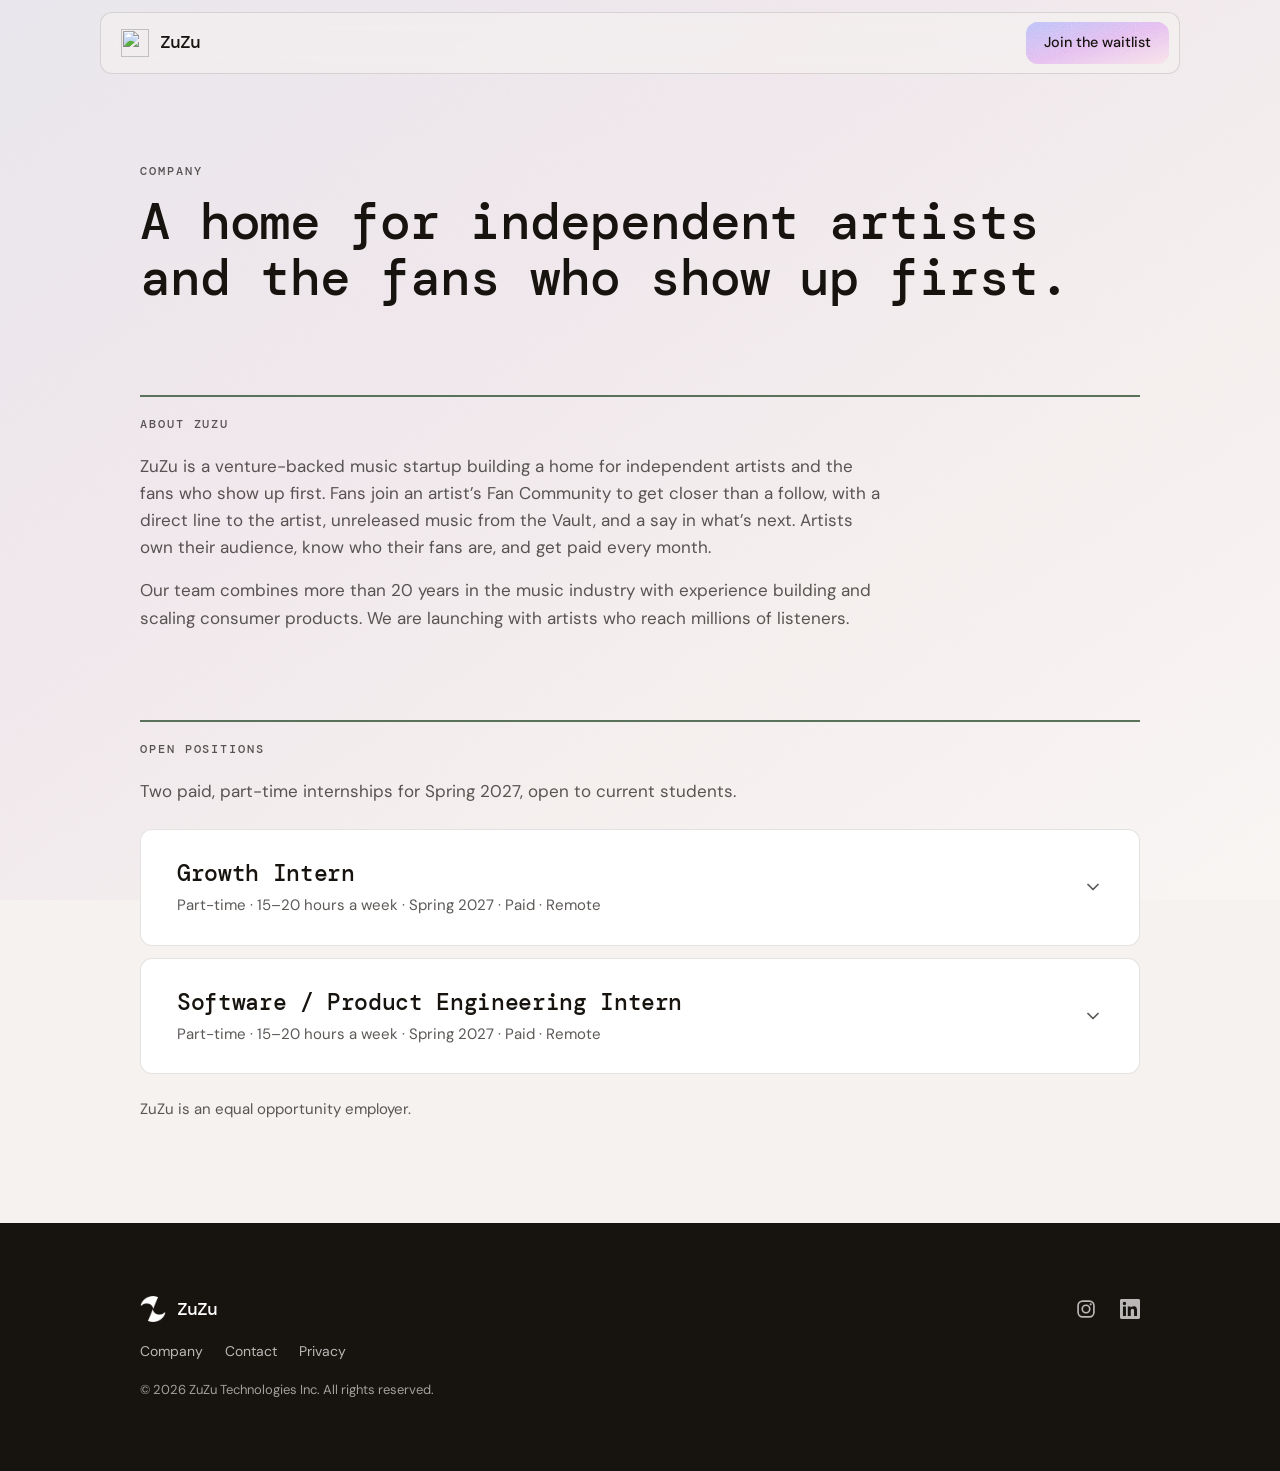
==== company/index.html @ 48fe6799 "Company: heading on two lines, role cards without the grey fill or browser triangle The whole card i" ====
<!DOCTYPE html>
<html lang="en" data-theme="light">
<head>
  <meta charset="UTF-8" />
  <meta name="viewport" content="width=device-width, initial-scale=1.0" />
  <meta name="robots" content="noindex, nofollow" /><!-- pre-MVP: remove at real launch, with the home page's -->
  <title>Company · ZuZu</title>
  <meta name="description" content="ZuZu is building a home for independent artists and the fans who show up first. Read about the company and see our open positions." />
  <link rel="canonical" href="https://zuzu.music/company/" />

  <!-- Open Graph / social -->
  <meta property="og:type" content="website" />
  <meta property="og:title" content="Company · ZuZu" />
  <meta property="og:description" content="ZuZu is building a home for independent artists and the fans who show up first. Read about the company and see our open positions." />
  <meta property="og:image" content="https://zuzu.music/assets/zuzu-share.jpg" />
  <meta property="og:image:alt" content="ZuZu — the relationship infrastructure for artists and their fans" />
  <meta property="og:url" content="https://zuzu.music/company/" />
  <meta name="twitter:card" content="summary_large_image" />
  <meta name="twitter:title" content="Company · ZuZu" />
  <meta name="twitter:description" content="ZuZu is building a home for independent artists and the fans who show up first. Read about the company and see our open positions." />
  <meta name="twitter:image" content="https://zuzu.music/assets/zuzu-share.jpg" />

  <link rel="icon" type="image/png" sizes="64x64" href="/assets/favicon-64.png?v=2" />
  <link rel="icon" type="image/png" sizes="32x32" href="/assets/favicon-32.png?v=2" />
  <link rel="apple-touch-icon" href="/assets/apple-touch-icon.png?v=2" />
  <meta name="theme-color" content="#F6F2F0" />
  <link rel="preconnect" href="https://fonts.googleapis.com" />
  <link rel="preconnect" href="https://fonts.gstatic.com" crossorigin />
  <link href="https://fonts.googleapis.com/css2?family=DM+Mono:wght@300;400;500&family=DM+Sans:opsz,wght@9..40,400;9..40,500&display=swap" rel="stylesheet" />
  <link rel="stylesheet" href="/styles.css?v=202611170650" />
</head>
<body data-role="fan">
  <a class="skip-link" href="#main">Skip to content</a>
  <div class="atmosphere" aria-hidden="true"><div class="grain"></div></div>

  <header class="topbar">
    <div class="topbar__inner">
      <a class="brand" href="/" aria-label="ZuZu home">
        <img class="brand__mark" src="/assets/zuzu-mark.png" alt="" width="28" height="28" />
        <span class="brand__word">ZuZu</span>
      </a>
      <div class="topbar__right">
        <a class="btn topbar__cta" href="/#waitlist">Join the waitlist</a>
      </div>
    </div>
  </header>

  <main id="main" class="company">
    <section class="wrap company__hero">
      <p class="label">Company</p>
      <h1>A home for independent artists and the fans who show up first.</h1>
    </section>

    <section class="wrap company__section" aria-labelledby="about-title">
      <h2 class="label company__label" id="about-title">About ZuZu</h2>
      <div class="company__about">
        <p>ZuZu is a venture-backed music startup building a home for independent artists and the fans who show up first. Fans join an artist’s Fan Community to get closer than a follow, with a direct line to the artist, unreleased music from the Vault, and a say in what’s next. Artists own their audience, know who their fans are, and get paid every month.</p>
        <p>Our team combines more than 20 years in the music industry with experience building and scaling consumer products. We are launching with artists who reach millions of listeners.</p>
      </div>
    </section>

    <!--
      OPEN POSITIONS
      Each role is one <details class="role"> block below, between its
      ROLE START and ROLE END comments. Copy a block to add a role, edit it in
      place, or delete it to remove the role. The id is the link to the role
      (/company/#the-id) and must be unique.
      With no role blocks left, the intro and equal opportunity lines hide and
      the section reads "No open positions right now." (styles.css, .roles).

      Application address: admin@zuzu.music. Static HTML has no single place to
      keep it, so it appears twice in each role (the Apply by email link and the
      How to apply line). To change it, find and replace admin@zuzu.music in
      this file only. The footer's Contact link is separate.
    -->
    <section class="wrap company__section roles" aria-labelledby="roles-title">
      <h2 class="label company__label" id="roles-title">Open positions</h2>
      <p class="roles__intro">Two paid, part-time internships for Spring 2027, open to current students.</p>
      <p class="roles__none">No open positions right now.</p>

      <div class="roles__list">

        <!-- ROLE START · Growth Intern -->
        <details class="role" id="growth-intern">
          <summary class="role__summary">
            <h3 class="role__title">Growth Intern</h3>
            <span class="role__meta">Part-time · 15–20 hours a week · Spring 2027 · Paid · Remote</span>
          </summary>
          <div class="role__body">
            <dl class="role__facts">
              <div class="role__fact"><dt>Hours</dt><dd class="role__value">15–20</dd><dd class="role__note">hours a week, part-time</dd></div>
              <div class="role__fact"><dt>Term</dt><dd class="role__value">Spring 2027</dd><dd class="role__note">with the option to extend</dd></div>
              <div class="role__fact"><dt>Pay</dt><dd class="role__value">Paid</dd></div>
              <div class="role__fact"><dt>Location</dt><dd class="role__value">Remote</dd><dd class="role__note">with occasional meetings in Los Angeles</dd></div>
            </dl>

            <p class="role__intro">ZuZu is hiring a Growth Intern to join our growth team ahead of launch. You will report to our Head of Growth and take real responsibility for artist acquisition, onboarding, and content.</p>

            <div class="role__pair">
              <div>
                <h4 class="label">Responsibilities</h4>
                <ul class="role__list">
                  <li>Research and qualify artists who are a strong fit for ZuZu, and maintain an accurate outreach pipeline.</li>
                  <li>Write and send outreach to artists and their teams, follow up, and schedule onboarding calls.</li>
                  <li>Support artists through onboarding, from setting up their Fan Community to preparing their launch.</li>
                  <li>Plan, produce, and publish short-form content for ZuZu’s social channels.</li>
                  <li>Track outreach, sign-up, and engagement metrics, and present a weekly summary with recommendations.</li>
                  <li>Assist with artist events and campus activations.</li>
                </ul>
              </div>
              <div>
                <h4 class="label">Qualifications</h4>
                <ul class="role__list">
                  <li>Currently enrolled as an undergraduate or graduate student, in any major.</li>
                  <li>Available 15–20 hours a week for the full semester, and able to attend occasional in-person meetings in Los Angeles.</li>
                  <li>Strong written communication. You can write a concise, professional message to someone you have never met.</li>
                  <li>Organized and dependable. You manage your own task list and meet deadlines without reminders.</li>
                  <li>Working knowledge of spreadsheets (Google Sheets or Excel).</li>
                  <li>Fluent in Instagram and TikTok, and in how artists use them.</li>
                  <li>Demonstrated interest in the music industry through coursework, work, or your own projects.</li>
                </ul>
              </div>
            </div>

            <div class="role__pair">
              <div>
                <h4 class="label">Preferred</h4>
                <ul class="role__list">
                  <li>Prior internship or work experience in marketing, artist management, A&amp;R, a label, or a startup.</li>
                  <li>Experience growing a social account, community, or event, with numbers you can share.</li>
                  <li>Short-form video editing skills (CapCut or similar).</li>
                  <li>An existing network among artists, managers, or student music organizations.</li>
                </ul>
              </div>
              <div>
                <h4 class="label">What we offer</h4>
                <ul class="role__list">
                  <li>Paid, part-time work with hours scheduled around your classes.</li>
                  <li>Direct mentorship from our founders and Head of Growth, who bring more than 20 years of music industry experience.</li>
                  <li>Measurable results you can point to, including artists you signed, content you made, and numbers you moved.</li>
                  <li>Consideration for an extended or larger role after the semester.</li>
                </ul>
              </div>
            </div>

            <div class="role__apply">
              <h4 class="label">How to apply</h4>
              <p>Email admin@zuzu.music with the subject line “Growth Intern”. Include your resume, links to any relevant work (accounts, content, or projects), and a short paragraph on one artist you would bring to ZuZu and why. Applications are reviewed on a rolling basis; selected candidates will have two short interviews.</p>
              <a class="btn role__cta" href="mailto:admin@zuzu.music?subject=Growth%20Intern">Apply by email</a>
            </div>
          </div>
        </details>
        <!-- ROLE END · Growth Intern -->

        <!-- ROLE START · Software / Product Engineering Intern -->
        <details class="role" id="engineering-intern">
          <summary class="role__summary">
            <h3 class="role__title">Software / Product Engineering Intern</h3>
            <span class="role__meta">Part-time · 15–20 hours a week · Spring 2027 · Paid · Remote</span>
          </summary>
          <div class="role__body">
            <dl class="role__facts">
              <div class="role__fact"><dt>Hours</dt><dd class="role__value">15–20</dd><dd class="role__note">hours a week, part-time</dd></div>
              <div class="role__fact"><dt>Term</dt><dd class="role__value">Spring 2027</dd><dd class="role__note">with the option to extend</dd></div>
              <div class="role__fact"><dt>Pay</dt><dd class="role__value">Paid</dd></div>
              <div class="role__fact"><dt>Location</dt><dd class="role__value">Remote</dd><dd class="role__note">with occasional meetings in Los Angeles</dd></div>
            </dl>

            <p class="role__intro">ZuZu is hiring a Software / Product Engineering Intern to join our product team ahead of launch. You will report to our Head of Product and ship production features across our mobile and web apps.</p>

            <div class="role__pair">
              <div>
                <h4 class="label">Responsibilities</h4>
                <ul class="role__list">
                  <li>Build and ship features in our React Native mobile app (iOS and Android) and our web app, from design spec to release.</li>
                  <li>Implement front-end screens from Figma designs to a high standard of polish.</li>
                  <li>Work across the stack, including database schema, APIs, authentication, and third-party integrations.</li>
                  <li>Diagnose and fix bugs, and improve performance and reliability ahead of launch.</li>
                  <li>Write tests, take part in code review, and document what you build.</li>
                  <li>Join product discussions and help scope what we build next.</li>
                </ul>
              </div>
              <div>
                <h4 class="label">Qualifications</h4>
                <ul class="role__list">
                  <li>Currently enrolled as an undergraduate or graduate student, in computer science, engineering, or a related program.</li>
                  <li>Available 15–20 hours a week for the full semester, and able to attend occasional in-person meetings in Los Angeles.</li>
                  <li>Proficient in TypeScript or JavaScript, with project experience in React or React Native.</li>
                  <li>Working knowledge of relational databases and SQL, and of building against REST APIs.</li>
                  <li>Comfortable with Git and a pull-request workflow.</li>
                  <li>At least one substantial project you built and shipped, with code or a live product we can review.</li>
                  <li>Effective with AI coding tools, and rigorous about reviewing and testing their output.</li>
                </ul>
              </div>
            </div>

            <div class="role__pair">
              <div>
                <h4 class="label">Preferred</h4>
                <ul class="role__list">
                  <li>A mobile app published to the App Store or Google Play.</li>
                  <li>Experience with Expo, Postgres, authentication, payments, or real-time features.</li>
                  <li>Prior software internship or startup experience.</li>
                  <li>An eye for design, and comfort working from Figma.</li>
                  <li>Interest in music and the creator economy.</li>
                </ul>
              </div>
              <div>
                <h4 class="label">What we offer</h4>
                <ul class="role__list">
                  <li>Paid, part-time work with hours scheduled around your classes.</li>
                  <li>Direct mentorship from our founders, including our Head of Product, who bring more than 20 years of music industry experience.</li>
                  <li>Production code used by real artists and fans, and features you own end to end.</li>
                  <li>Consideration for an extended or larger role after the semester.</li>
                </ul>
              </div>
            </div>

            <div class="role__apply">
              <h4 class="label">How to apply</h4>
              <p>Email admin@zuzu.music with the subject line “Product Engineering Intern”. Include your resume, your GitHub or portfolio, and a link to one project you are proud of with a few sentences on what you built and the hardest problem you solved. Applications are reviewed on a rolling basis; selected candidates will have a short technical conversation and a founder interview.</p>
              <a class="btn role__cta" href="mailto:admin@zuzu.music?subject=Product%20Engineering%20Intern">Apply by email</a>
            </div>
          </div>
        </details>
        <!-- ROLE END · Software / Product Engineering Intern -->

      </div>

      <p class="roles__eeo">ZuZu is an equal opportunity employer.</p>
    </section>
  </main>

  <footer class="footer">
    <div class="wrap footer__inner">
      <div class="footer__brand">
        <img class="footer__mark" src="/assets/zuzu-mark-white.png" alt="" width="26" height="26" />
        <span>ZuZu</span>
      </div>
      <!-- Icons at the right. Instagram follows the role: @zuzuforfans on the fan
           view, @zuzuforartists on the artist view (r-fan / r-artist). -->
      <nav class="footer__social" aria-label="ZuZu elsewhere">
        <a class="r-fan" href="https://www.instagram.com/zuzuforfans/" target="_blank" rel="noopener" aria-label="ZuZu on Instagram"><svg class="footer__icon" viewBox="0 0 24 24" aria-hidden="true" focusable="false"><rect x="2.5" y="2.5" width="19" height="19" rx="5.5" fill="none" stroke="currentColor" stroke-width="2"/><circle cx="12" cy="12" r="4.5" fill="none" stroke="currentColor" stroke-width="2"/><circle cx="17.6" cy="6.4" r="1.3" fill="currentColor"/></svg></a>
        <a class="r-artist" href="https://www.instagram.com/zuzuforartists/" target="_blank" rel="noopener" aria-label="ZuZu on Instagram"><svg class="footer__icon" viewBox="0 0 24 24" aria-hidden="true" focusable="false"><rect x="2.5" y="2.5" width="19" height="19" rx="5.5" fill="none" stroke="currentColor" stroke-width="2"/><circle cx="12" cy="12" r="4.5" fill="none" stroke="currentColor" stroke-width="2"/><circle cx="17.6" cy="6.4" r="1.3" fill="currentColor"/></svg></a>
        <a href="https://www.linkedin.com/company/zuzuapp/" target="_blank" rel="noopener" aria-label="ZuZu on LinkedIn"><svg class="footer__icon" viewBox="0 0 24 24" aria-hidden="true" focusable="false"><path fill="currentColor" d="M20.447 20.452h-3.554v-5.569c0-1.328-.027-3.037-1.852-3.037-1.853 0-2.136 1.445-2.136 2.939v5.667H9.351V9h3.414v1.561h.046c.477-.9 1.637-1.85 3.37-1.85 3.601 0 4.267 2.37 4.267 5.455v6.286zM5.337 7.433a2.062 2.062 0 1 1 0-4.125 2.062 2.062 0 0 1 0 4.125zm1.782 13.019H3.555V9h3.564v11.452zM22.225 0H1.771C.792 0 0 .774 0 1.729v20.542C0 23.227.792 24 1.771 24h20.451C23.2 24 24 23.227 24 22.271V1.729C24 .774 23.2 0 22.225 0z"/></svg></a>
      </nav>
      <nav class="footer__links" aria-label="Footer">
        <a href="/company/" aria-current="page"><span>Company</span></a>
        <a href="mailto:admin@zuzu.music"><span>Contact</span></a>
        <a href="/privacy/"><span>Privacy</span></a>
      </nav>
      <p class="footer__legal">© 2026 ZuZu Technologies Inc. All rights reserved.</p>
    </div>
  </footer>

  <!-- The only script on this page: opens the role named in the address
       (/company/#growth-intern) and brings it into view, and keeps a mouse
       click from leaving the keyboard ring on a role. All copy is above. -->
  <script>
    (function () {
      function openFromHash() {
        var id = location.hash.slice(1);
        var role = id && document.getElementById(decodeURIComponent(id));
        if (!role || role.tagName !== "DETAILS") return;
        role.open = true;
        role.scrollIntoView({ block: "start" });
      }
      openFromHash();
      window.addEventListener("hashchange", openFromHash);
      document.querySelectorAll(".role__summary").forEach(function (s) {
        s.addEventListener("mousedown", function (e) { e.preventDefault(); });
      });
    })();
  </script>
</body>
</html>
---- styles.css ----
/* =========================================================
   ZuZu — waitlist landing · Brand Guide V1.3
   Layout: a full-strength gradient cover, then a Paper page that tells one
   song's story from Rand Bellar's community (a sticky screen that follows
   the text on wide viewports, inline screens on phones), the six promises
   as a table, FAQ, and one highlighted join card.
   Type: DM Mono for display, titles, labels and numbers; DM Sans for body,
   captions and buttons. Nothing heavier than Medium, no italics.
   ========================================================= */

:root {
  /* Palette — V1.3 p16 */
  --ink:    #17130F;
  --paper:  #F6F2F0;
  --peri:   #BDC1DE;
  --lilac:  #D7C3DD;
  --blush:  #F1E5E8;
  --sage:   #5B725A;

  /* Mode tokens (light = fan view) */
  --surface:  var(--paper);
  --fg:       var(--ink);
  --fg-70:    color-mix(in srgb, var(--ink) 70%, transparent);
  --fg-60:    color-mix(in srgb, var(--ink) 70%, transparent);  /* on a gradient the floor is 70 (p21) */
  --label:    color-mix(in srgb, var(--ink) 70%, transparent);  /* Sage labels sit on Paper and White only; on a gradient, Ink at 70 */
  --wash:     .25;                                               /* p18: the hero gradient at 25% over its surface */
  --grain:    url("data:image/svg+xml,%3Csvg xmlns='http://www.w3.org/2000/svg' width='64' height='64'%3E%3Cfilter id='n'%3E%3CfeTurbulence type='fractalNoise' baseFrequency='0.85' numOctaves='2' stitchTiles='stitch'/%3E%3CfeColorMatrix type='saturate' values='0'/%3E%3C/filter%3E%3Crect width='100%25' height='100%25' filter='url(%23n)'/%3E%3C/svg%3E");  /* the grain tile the app uses, 64px, overlay */
  --hairline: color-mix(in srgb, var(--ink) 12%, transparent);  /* 1px hairlines */
  --outline:  color-mix(in srgb, var(--ink) 50%, transparent);  /* secondary buttons */
  --rest:     color-mix(in srgb, var(--ink) 8%, transparent);   /* at-rest fills */
  --card:     #FFFFFF;
  --hero-grad: linear-gradient(to bottom right, #BDC1DE 0%, #D7C3DD 33%, #F1E5E8 67%, #FFFFFF 100%);
  --btn-grad:  linear-gradient(to bottom right, #B7BEF8, #E3BAEF, #F9E2E8);
  --btn-fg:   var(--ink);
  --ring-solid: #E3BAEF;
  --ok:       #2F6B45;
  --err:      #B8261C;
  --shadow:   0 28px 60px -36px rgba(23, 19, 15, .42);
  --topbar-bg:       rgba(246, 242, 240, .55);
  --topbar-bg-stuck: rgba(246, 242, 240, .8);

  --mono: "DM Mono", ui-monospace, "SFMono-Regular", Menlo, monospace;
  --sans: "DM Sans", system-ui, -apple-system, "Segoe UI", sans-serif;
  --radius:   12px;
  --maxw:     1080px;
  --gutter:   clamp(20px, 5vw, 40px);
  --topbar-h: 84px;
  --ease:     cubic-bezier(.2, .7, .2, 1);
}

/* Night (artist view) */
:root[data-theme="dark"] {
  --surface:  var(--ink);
  --fg:       #FFFFFF;
  --fg-70:    rgba(255, 255, 255, .7);
  --fg-60:    rgba(255, 255, 255, .7);
  --label:    rgba(255, 255, 255, .7);
  --hairline: rgba(255, 255, 255, .12);
  --outline:  rgba(255, 255, 255, .5);
  --rest:     rgba(255, 255, 255, .08);
  --card:     rgba(255, 255, 255, .08);
  --hero-grad: linear-gradient(to bottom right, #17130F 0%, #2B1B1C 33%, #3A2A20 67%, #303429 100%);
  --btn-grad:  linear-gradient(to bottom right, #7B4348, #8E5732, #696D61);
  --btn-fg:   #FFFFFF;
  --ring-solid: #8E5732;
  --ok:       #9FD9B4;
  --err:      #F29A91;
  --shadow:   0 28px 60px -30px rgba(0, 0, 0, .75);
  --topbar-bg:       rgba(23, 19, 15, .5);
  --topbar-bg-stuck: rgba(23, 19, 15, .78);
}

/* ---------- Base ---------- */
*, *::before, *::after { box-sizing: border-box; }

html {
  background: var(--surface);
  scroll-behavior: smooth;
  overscroll-behavior-y: none;
}
body {
  margin: 0;
  background: transparent;              /* the fixed atmosphere shows through */
  color: var(--fg);
  font-family: var(--sans);
  font-size: clamp(16px, .9vw + 12px, 17px);
  line-height: 1.5;
  -webkit-font-smoothing: antialiased;
  text-rendering: optimizeLegibility;
  overflow-x: hidden;
}
strong, em { font-weight: 500; font-style: normal; }   /* emphasis is Medium, never Bold or Italic */
h1, h2, h3 { text-wrap: balance; }
img { max-width: 100%; }
:focus-visible { outline: 2px solid var(--fg); outline-offset: 3px; border-radius: 4px; }

.wrap { max-width: var(--maxw); margin-inline: auto; padding-inline: var(--gutter); }
main { overflow-x: clip; }
.section { padding-block: clamp(56px, 8vw, 112px); }
#how, #waitlist, #story { scroll-margin-top: calc(var(--topbar-h) + 8px); }

/* Skip link — visually hidden until focused. */
.skip-link {
  position: absolute; left: 12px; top: -52px; z-index: 100;
  background: var(--fg); color: var(--surface);
  font-family: var(--mono); font-size: .8rem;
  padding: 9px 16px; border-radius: var(--radius); text-decoration: none;
  transition: top .2s var(--ease);
}
.skip-link:focus { top: 12px; outline: 2px solid var(--surface); outline-offset: 2px; }

/* ---------- Atmosphere: the UI background, as the guide builds it (V1.3 p18 · 04) ----------
   The mode's hero gradient at 25% over its surface, drawn corner to corner:
   ZuZu over Paper, Night over Ink. Grain at 25%: the one grain tile, overlay
   blend, tiled at 64px. Nothing else. It is the same recipe, stop for stop,
   as bg-wash in the app. Pinned to the viewport so the screen you are on
   always carries the whole sweep; one fixed layer, composited once. */
.atmosphere {
  position: fixed; inset: 0; z-index: -1;
  pointer-events: none;
  isolation: isolate;
  background: var(--surface);
}
.atmosphere::before {
  content: ""; position: absolute; inset: 0;
  background-image: var(--hero-grad);
  opacity: var(--wash);
}
.grain {
  position: absolute; inset: 0;
  background-image: var(--grain);
  background-size: 64px 64px;
  mix-blend-mode: overlay;
  opacity: .25;
}

/* ---------- Type roles ---------- */
.label {
  font-family: var(--mono);
  font-weight: 500;
  font-size: .75rem;
  letter-spacing: .16em;
  text-transform: uppercase;
  color: var(--label);
  margin: 0 0 14px;
}
.section-title {
  font-family: var(--mono);
  font-weight: 500;
  font-size: clamp(1.55rem, 3vw, 2.4rem);
  line-height: 1.15;
  letter-spacing: -.02em;
  margin: 0 0 16px;
  max-width: 24ch;
}
.lead {
  font-size: clamp(1.05rem, 1.2vw, 1.2rem);
  line-height: 1.45;
  color: var(--fg-70);
  max-width: 52ch;
  margin: 0;
}
.lead strong { color: var(--fg); }

/* ---------- Sticky top bar ---------- */
.topbar {
  position: sticky; top: 0; z-index: 50;
  padding: 12px clamp(12px, 3vw, 24px) 0;
}
.topbar__inner {
  max-width: var(--maxw);
  margin: 0 auto;
  padding: 9px 10px 9px 20px;
  display: flex; align-items: center; justify-content: space-between; gap: 16px;
  background: var(--topbar-bg);
  /* The one backdrop-filter on the page; small radius, no saturate(). */
  backdrop-filter: blur(10px);
  -webkit-backdrop-filter: blur(10px);
  border: 1px solid var(--hairline);
  border-radius: var(--radius);
  transition: background .3s var(--ease);
}
.topbar.is-stuck .topbar__inner { background: var(--topbar-bg-stuck); }

.brand { position: relative; display: inline-flex; align-items: center; gap: 11px; text-decoration: none; color: var(--fg); }
.brand::after { content: ""; position: absolute; inset: -8px -10px; }   /* 44px touch target without growing the bar */
.brand__mark { width: 28px; height: 28px; }
:root[data-theme="dark"] .brand__mark { filter: invert(1); }
.brand__word { font-family: var(--mono); font-weight: 500; font-size: 1.15rem; letter-spacing: -.05em; }

.topbar__right { display: flex; align-items: center; gap: 12px; }

/* Tertiary: plain text. */
.rolelink {
  border: 0; background: transparent;
  font-family: var(--sans); font-size: .875rem;
  color: var(--fg-70);
  cursor: pointer;
  padding: 10px 6px;
  text-decoration: underline; text-underline-offset: 3px;
  text-decoration-color: var(--outline);
}
.rolelink:hover { color: var(--fg); }

/* Secondary: 1.5px outline at 50%, no fill. */
.btn-secondary {
  display: inline-flex; align-items: center; justify-content: center;
  font-family: var(--sans); font-weight: 500; font-size: .9rem;
  color: var(--fg);
  background: transparent;
  border: 1.5px solid var(--outline);
  border-radius: var(--radius);
  padding: 9px 18px;
  min-height: 42px;
  text-decoration: none;
  cursor: pointer;
  transition: border-color .2s var(--ease), background .2s var(--ease);
}
.btn-secondary:hover { border-color: var(--fg); background: var(--rest); }

/* The header's Join the waitlist is a Primary: the .btn recipe, at the
   header's size. */
.btn.topbar__cta {
  display: inline-flex; align-items: center; justify-content: center;
  min-height: 42px;
  padding: 9px 18px;
  font-size: .9rem;
  text-decoration: none;
}

/* ---------- Hero: the cover ----------
   Owns the first screen (svh so phone chrome doesn't push the form off), content
   vertically centred. Full-strength mode gradient, dissolving into the page. */
.hero {
  position: relative;
  z-index: 0;
  min-height: calc(100vh - var(--topbar-h));
  min-height: calc(100svh - var(--topbar-h));
  display: flex; align-items: center;
  padding-block: clamp(40px, 6vw, 80px);
}
.hero__grid {
  width: 100%;
  display: grid;
  grid-template-columns: minmax(0, 1fr);
  gap: clamp(32px, 5vw, 72px);
  align-items: center;
}
.eyebrow {
  font-family: var(--mono);
  font-weight: 500;
  font-size: .75rem;
  letter-spacing: .16em;
  text-transform: uppercase;
  color: var(--fg-70);                  /* on gradients, labels are Ink at 70% */
  margin: 0 0 22px;
}
.hero__title {
  font-family: var(--mono);
  font-weight: 500;
  font-size: clamp(2rem, 4.6vw, 3.6rem);
  line-height: 1.08;
  letter-spacing: -.02em;
  margin: 0 0 24px;
  display: grid;                         /* variants overlap in one cell: no shift on toggle */
}
.hero__title > span { grid-area: 1 / 1; }
.hero__ledes { display: grid; margin: 0 0 32px; }
.hero__lede {
  grid-area: 1 / 1;
  max-width: 44ch;
  font-size: clamp(1.05rem, 1.3vw, 1.2rem);
  line-height: 1.45;
  color: var(--fg-70);
  margin: 0;
}
.hero__lede strong { color: var(--fg); }

.hero__visual { margin: 0; }

/* Product screenshots (V1.3 p21): hairline, radius 12, soft shadow, no device frame. */
.shot {
  display: block;
  width: 100%;
  height: auto;
  border-radius: var(--radius);
  border: 1px solid var(--hairline);
  box-shadow: var(--shadow);
  background: var(--card);
}
/* Whole phone screens take the phone's own screen corner instead (Antonis,
   2026-11-16): about 62pt on a 402 by 874pt screen, measured from the
   simulator's screen mask, so 15.5% of the width and 7.1% of the height
   keeps it a true circle at any size. Still no device frame. Studio windows
   and everything else keep the guide's 12. */
.hero__shot, .beat__shot, .stage__shot { border-radius: 15.5% / 7.1%; }

/* Phones: headline, lede, then the form and its price line, so all of it is
   in the first view (390x844 inside Instagram's browser), then both screens
   (the same pair as on wide screens, scaled to the phone). The copy wrapper
   steps out of the way (display: contents) so the four can be ordered. */
@media (max-width: 899px) {
  .hero { min-height: 0; align-items: flex-start; }
  .hero__grid { grid-template-columns: minmax(0, 1fr); row-gap: 0; }
  .hero__copy { display: contents; }
  .hero .eyebrow, .hero__title, .hero__ledes { order: 1; }
  .hero .waitlist-form { order: 2; width: 100%; }
  .hero__visual {
    order: 3;
    --w: min(200px, 46vw);
    position: relative;
    justify-self: center;
    width: calc(var(--w) * 1.66);
    height: calc(var(--w) * 2.174 + 40px);
    margin: 36px 0 0;
  }
  .hero__shot { position: absolute; width: var(--w); height: auto; }
  .hero__shot--back  { left: 0; top: 0; }
  .hero__shot--front { left: calc(var(--w) * .66); top: 40px; }
}
/* Wide: two whole screens, one size. The direct line in front; the artist's
   profile behind it, showing the two thirds that carry the photo, the name
   and the sleeves. --w is one screen, bound by width and height so the pair
   always sits inside the first view. */
@media (min-width: 900px) {
  .hero__grid { grid-template-columns: minmax(0, 1fr) minmax(0, .92fr); }
  .hero__visual {
    --w: min(270px, 24vw, calc((100svh - var(--topbar-h) - 176px) / 2.174));
    position: relative;
    justify-self: end;
    width: calc(var(--w) * 1.66);
    height: calc(var(--w) * 2.174 + 56px);
  }
  .hero__shot { position: absolute; width: var(--w); height: auto; }
  .hero__shot--back  { left: 0; top: 0; }
  .hero__shot--front { left: calc(var(--w) * .66); top: 56px; }
  .hero__title { font-size: clamp(2rem, 4.2vw, 3.2rem); }
}

/* ---------- Role / variant visibility ---------- */
body[data-role="artist"] .r-fan,
body[data-role="fan"]    .r-artist { display: none !important; }

/* In the hero the inactive role's copy stays in layout (hidden, not removed) so
   the title and lede blocks keep the height of the taller variant and the form
   never moves between views. */
body[data-role="artist"] .hero__title .r-fan,
body[data-role="fan"]    .hero__title .r-artist,
body[data-role="artist"] .hero__ledes .r-fan,
body[data-role="fan"]    .hero__ledes .r-artist {
  display: block !important;
  visibility: hidden;
}
/* Ad variants: all four headlines ship in the DOM, CSS picks one before paint. */
.v-default, .v-ad1, .v-ad2, .v-ad4 { display: none; }
:root[data-variant="default"] .v-default,
:root[data-variant="ad1"]     .v-ad1,
:root[data-variant="ad2"]     .v-ad2,
:root[data-variant="ad4"]     .v-ad4 { display: block; }

/* Artist/fan crossfade via the View Transitions API. */
@supports (view-transition-name: zuzu) {
  ::view-transition-old(root), ::view-transition-new(root) {
    animation-duration: .4s;
    animation-timing-function: var(--ease);
  }
}

/* ---------- Forms ---------- */
.waitlist-form { max-width: 540px; }
.field {
  display: flex; gap: 6px;
  background: var(--card);
  border: 0;                            /* no outline on fields (house rule) */
  border-radius: var(--radius);
  padding: 6px;
  box-shadow: 0 12px 32px -20px rgba(23, 19, 15, .4);
}
.field:focus-within { outline: 2px solid var(--fg); outline-offset: 2px; }
.field__input {
  flex: 1; min-width: 0;
  border: 0; background: transparent;
  font-family: var(--sans); font-size: 1rem;    /* >=16px or iOS zooms on focus */
  min-height: 44px;
  color: var(--fg);
  padding: 8px 14px;
}
.field__input:focus { outline: none; }
.field__input::placeholder { color: var(--fg-60); }

/* Primary: the mode's button gradient at 135° with grain at 50%, no outline.
   One per screen. The grain sits between the gradient and the label. */
.btn {
  position: relative; isolation: isolate; overflow: hidden;
  border: 0;
  background: var(--btn-grad);
  color: var(--btn-fg);
  font-family: var(--sans); font-weight: 500; font-size: .9375rem;
  padding: 11px 22px;
  min-height: 44px;
  border-radius: var(--radius);
  cursor: pointer;
  white-space: nowrap;
  transition: transform .18s var(--ease), filter .2s var(--ease);
}
.btn::before {
  content: ""; position: absolute; inset: 0; z-index: -1;
  background-image: var(--grain);
  background-size: 64px 64px;
  mix-blend-mode: overlay;
  opacity: .5;
}
.btn:hover { filter: brightness(1.03); transform: translateY(-1px); }
.btn:active { transform: translateY(0); }
.btn[disabled] { opacity: .6; cursor: progress; }

.waitlist-form__note { font-size: .8125rem; line-height: 1.5; color: var(--fg-60); margin: 12px 4px 0; }
.waitlist-form__status { font-size: .9375rem; margin: 10px 4px 0; min-height: 1.2em; font-weight: 500; }
.waitlist-form__status.is-error { color: var(--err); }
.waitlist-form__status.is-ok { color: var(--ok); }

/* ---------- The story ---------- */
.story { padding-block: clamp(48px, 7vw, 96px) 0; }
.story__intro { margin-bottom: clamp(28px, 4vw, 48px); }
.story__layout { display: grid; grid-template-columns: minmax(0, 1fr); }
.story__beats { display: grid; }
.beat { padding-block: clamp(32px, 5vw, 56px); border-top: 1px solid var(--hairline); }
.beat:first-child { border-top: 0; padding-top: clamp(8px, 2vw, 16px); }
.beat__label { margin-bottom: 14px; }
/* Phones: the whole screen under its beat, one width for all six. */
.beat__shot { width: min(330px, 84%); margin: 32px auto 0; }
.story__stage { display: none; }
.beat__title {
  font-family: var(--mono); font-weight: 500;
  font-size: clamp(1.5rem, 2.5vw, 2.1rem);
  line-height: 1.18; letter-spacing: -.02em;
  margin: 0 0 14px;
  max-width: 17ch;
}
.beat__text { color: var(--fg-70); font-size: 1.0625rem; line-height: 1.5; max-width: 38ch; margin: 0; }
.story__end { display: flex; flex-wrap: wrap; align-items: center; gap: 14px 24px; margin-top: clamp(28px, 4vw, 44px); }
.story__note { margin: 0; font-size: .8125rem; color: var(--fg-60); }

@media (min-width: 900px) {
  .story__layout { grid-template-columns: minmax(0, 1.15fr) minmax(0, .85fr); column-gap: clamp(40px, 6vw, 96px); }
  /* Each beat is as tall as the stage (Antonis, 2026-11-16: "too fast, and
     i can't see each screen for long enough"), so its screen stays up for a
     whole viewport of scrolling and only one beat is in view at a time. */
  .beat {
    border-top: 0;
    min-height: calc(100vh - var(--topbar-h) - 24px);
    display: flex; flex-direction: column; justify-content: center;
    padding-block: clamp(40px, 7vh, 88px);
  }
  .beat:first-child { padding-top: 0; }
  /* The last beat is as tall as the stage, so the phone stays pinned until
     the last beat is centred beside it instead of being pushed up under the
     header while you are still reading it. */
  .beat:last-child { padding-bottom: 0; min-height: calc(100vh - var(--topbar-h) - 24px); }
  .beat__shot { display: none; }
  /* One phone rides along and crossfades to the beat in front of you. Every
     screen is the same 402 by 874, so nothing changes size between beats. */
  .story__stage {
    display: flex; align-items: center; justify-content: center;
    position: sticky;
    top: calc(var(--topbar-h) + 12px);
    align-self: start;
    height: calc(100vh - var(--topbar-h) - 24px);
  }
  /* Smaller than the screen it rides in: about two thirds of the viewport,
     so the copy beside it stays the thing you read. */
  .stage {
    display: grid;
    height: min(560px, calc(100vh - var(--topbar-h) - 180px));
    aspect-ratio: 402 / 874;
  }
  /* Each screen floats in from below as its beat arrives and drifts up and
     away as you pass it. A short, small move (it was 1.2s with a 5 degree
     tilt), so the screen settles quickly and spends its beat still. */
  .stage__shot {
    grid-area: 1 / 1;
    width: 100%; height: 100%;
    opacity: 0;
    transform: perspective(1200px) translateY(48px) rotate(2deg) rotateY(-4deg);
    transform-origin: 50% 100%;
    transition: opacity .45s var(--fly), transform .7s var(--fly);
  }
  .stage__shot.is-past { transform: perspective(1200px) translateY(-40px) rotate(-1.5deg) rotateY(3deg); }
  .stage__shot.is-active { opacity: 1; transform: none; }
}

/* ---------- The gap ---------- */
.gap__title {
  font-family: var(--mono);
  font-weight: 500;
  font-size: clamp(1.5rem, 2.8vw, 2.25rem);
  line-height: 1.2;
  letter-spacing: -.02em;
  max-width: 26ch;
  margin: 0 0 18px;
}
.stats {
  display: grid;
  grid-template-columns: repeat(3, minmax(0, 1fr));
  gap: 32px;
  margin: 36px 0;
}
.stat { border-top: 2px solid var(--sage); padding-top: 18px; }   /* accent rules: 2px Sage */
.stat__num {
  display: block;
  font-family: var(--mono); font-weight: 500;
  font-size: clamp(1.7rem, 4vw, 2.5rem);
  line-height: 1; letter-spacing: -.02em;
  margin-bottom: 12px;
}
.stat__cap { font-size: .9375rem; line-height: 1.5; color: var(--fg-70); }
.stat__cap strong { color: var(--fg); }

/* ---------- How it works ---------- */
.steps { list-style: none; margin: 24px 0 0; padding: 0; display: grid; }
.step {
  display: grid;
  grid-template-columns: 2.75rem minmax(0, 1fr);
  gap: 16px;
  padding: 22px 0;
  border-top: 1px solid var(--hairline);
}
.step__n { font-family: var(--mono); font-weight: 500; font-size: .75rem; color: var(--label); padding-top: .35em; }
.step__title {
  font-family: var(--mono); font-weight: 500;
  font-size: 1.125rem; letter-spacing: -.01em;
  margin: 0 0 8px;
}
.step__body p { margin: 0; color: var(--fg-70); font-size: .9875rem; max-width: 46ch; }
.step__body strong { color: var(--fg); }
@media (min-width: 760px) {
  .steps { grid-template-columns: repeat(3, minmax(0, 1fr)); gap: 32px; }
  .step { display: block; border-top: 2px solid var(--sage); padding: 18px 0 0; }
  .step__n { display: block; margin-bottom: 14px; padding-top: 0; }
}

/* ---------- Join: the one highlighted card ---------- */
.join { padding-top: clamp(24px, 4vw, 56px); }
.join__card {
  background: var(--hero-grad);
  border-radius: var(--radius);
  padding: clamp(28px, 5vw, 60px);
  box-shadow: var(--shadow);
  max-width: 820px;
}
.join__label { color: var(--fg-70); }        /* on gradients, labels are Ink at 70% */
.join__title {
  font-family: var(--mono); font-weight: 500;
  font-size: clamp(1.8rem, 4vw, 2.7rem);
  letter-spacing: -.02em; line-height: 1.1;
  margin: 0 0 12px;
}
.join__sub { color: var(--fg-70); max-width: 44ch; margin: 0 0 28px; }
.join .field { box-shadow: 0 16px 40px -26px rgba(23, 19, 15, .6); }

.after { margin-top: 28px; }
.after__label { display: block; font-size: .875rem; color: var(--fg-70); margin: 0 0 10px; }
.sharebtn { margin-top: 14px; }

/* ---------- Footer ---------- */
.footer {
  background: #17130F;
  color: #FFFFFF;
  padding: clamp(44px, 6vw, 72px) 0;
  border-top: 1px solid var(--hairline);
}
.footer__inner { display: grid; grid-template-columns: minmax(0, 1fr) auto; column-gap: 24px; row-gap: 18px; justify-items: start; }
.footer__inner > * { grid-column: 1 / -1; }          /* full width below the top row */
.footer__inner > .footer__brand { grid-column: 1; }  /* shares the top row with the icons */
.footer__brand { display: inline-flex; align-items: center; gap: 11px; font-family: var(--mono); font-weight: 500; font-size: 1.1rem; letter-spacing: -.05em; }
.footer__mark { width: 26px; height: 26px; }
.footer__line { margin: 0; font-family: var(--mono); font-size: .9rem; color: rgba(255, 255, 255, .7); }
.footer__links { display: flex; gap: 22px; }
.footer__links a {
  position: relative;
  display: inline-flex; align-items: center; gap: 8px;
  font-family: var(--sans); font-size: .875rem;
  color: rgba(255, 255, 255, .7);
  text-decoration: none;
  transition: color .2s var(--ease);
}
.footer__links a::after { content: ""; position: absolute; inset: -13px -12px; }   /* touch target */
.footer__links a:hover { color: #FFFFFF; }
.footer__links a:focus-visible { outline-color: #FFFFFF; }
/* Social icons: top right, level with the brand. Icon-only, so each link
   carries an aria-label; the hit area is 44px, the icon 20px. */
.footer__social { grid-column: 2; grid-row: 1; justify-self: end; align-self: center; display: flex; gap: 24px; }
.footer__social a {
  position: relative;
  display: grid; place-items: center;
  color: rgba(255, 255, 255, .7);
  transition: color .2s var(--ease);
}
.footer__social a::after { content: ""; position: absolute; inset: -12px; }   /* touch target */
.footer__social a:hover { color: #FFFFFF; }
.footer__social a:focus-visible { outline-color: #FFFFFF; }
.footer__icon { display: block; width: 20px; height: 20px; flex: none; }
.footer__legal { font-size: .8125rem; color: rgba(255, 255, 255, .6); margin: 0; }

/* ---------- Entrance motion ----------
   One-shot IntersectionObserver (script.js), opacity + translate only so it
   stays on the compositor; no will-change, no scale. Hidden state is gated on
   .js-reveal so nothing is hidden when JS is off. */
.js-reveal [data-reveal] {
  opacity: 0;
  transform: translateY(20px);
  transition: opacity .4s var(--ease), transform .4s var(--ease);
  transition-delay: .03s;
}
.js-reveal [data-reveal].is-in { opacity: 1; transform: none; }
.js-reveal [data-reveal]:nth-child(2) { transition-delay: .08s; }
.js-reveal [data-reveal]:nth-child(3) { transition-delay: .13s; }
.js-reveal [data-reveal]:nth-child(4) { transition-delay: .18s; }
.js-reveal [data-reveal]:nth-child(5) { transition-delay: .23s; }
.js-reveal [data-reveal]:nth-child(6) { transition-delay: .28s; }

@media (prefers-reduced-motion: reduce) {
  html { scroll-behavior: auto; }
  * { transition: none !important; }
  .js-reveal [data-reveal] { opacity: 1; transform: none; }
}

/* ---------- Responsive ---------- */
@media (max-width: 720px) {
  .stats { grid-template-columns: 1fr; gap: 22px; }
  .btn.topbar__cta { display: none; }
  /* DM Mono is wide: let the headline wrap naturally instead of forcing the
     desktop breaks. The <br> renders as a space, not nothing. */
  .hero__break { content: " "; display: inline; font-size: 0; }
  .hero__break::after { content: " "; font-size: 1rem; }
  .hero__title { font-size: clamp(1.7rem, 7.4vw, 2.3rem); }
  .field { flex-wrap: wrap; }
  .field__input { flex-basis: 100%; }
  .btn { flex: 1; }
}
/* Phones inside the Instagram/Facebook browser lose height to their chrome;
   these caps keep the headline, lede, field and button above the fold. */
@media (max-width: 480px) {
  .hero__title { font-size: clamp(1.6rem, 7.4vw, 2.1rem); line-height: 1.12; }
  .hero__lede  { font-size: 1rem; line-height: 1.45; }
  .eyebrow     { font-size: .6875rem; margin-bottom: 14px; }
  .hero { padding-top: clamp(20px, 5vw, 36px); padding-bottom: clamp(24px, 6vw, 44px); }
  .waitlist-form__note { font-size: .75rem; }
}

/* ---------- Studio: tabs over full-window screens ---------- */
.tabs { display: flex; flex-wrap: wrap; gap: 8px; margin: clamp(28px, 4vw, 44px) 0 0; }
/* Rest: fill at 8%, label at 70. Selected: a white pill with a 1.5px ring in
   the mode's button colours (p17). The transparent border keeps both the same size. */
.tab {
  font-family: var(--sans); font-weight: 500; font-size: .875rem;
  color: var(--fg-70);
  background: var(--rest);
  border: 1.5px solid transparent;
  border-radius: 999px;
  padding: 8px 16px;
  min-height: 40px;
  cursor: pointer;
  transition: color .2s var(--ease);
}
.tab:hover { color: var(--fg); }
.tab[aria-selected="true"] {
  color: var(--ink);
  background: linear-gradient(#FFFFFF, #FFFFFF) padding-box, var(--btn-grad) border-box;
}
.panels { margin-top: clamp(24px, 3vw, 36px); display: grid; grid-template-columns: minmax(0, 1fr); gap: clamp(40px, 6vw, 72px); }
.panel { min-width: 0; }
.js-tabs .panels { gap: 0; }
.panel__copy { margin-bottom: 20px; }
.panel__title {
  font-family: var(--mono); font-weight: 500;
  font-size: clamp(1.25rem, 1.9vw, 1.6rem); line-height: 1.25; letter-spacing: -.015em;
  margin: 0 0 8px;
}
.panel__text { margin: 0; color: var(--fg-70); font-size: 1.0625rem; max-width: 56ch; }
/* A desktop window shrunk to a phone is unreadable, so on narrow screens the
   frame scrolls sideways at a legible size instead. */
.panel__frame { overflow-x: auto; -webkit-overflow-scrolling: touch; border-radius: var(--radius); }
.panel__shot { min-width: 720px; }
@media (min-width: 900px) {
  .panel__frame { overflow: visible; }
  .panel__shot { min-width: 0; }
}


/* ---------- The join card sits on the page's centre line ---------- */
.join__card { margin-inline: auto; text-align: center; }
.join__sub, .join .waitlist-form { margin-inline: auto; }

/* =========================================================================
   Motion, after the same ideas as the best app sites: the headline arrives
   word by word, and product screens fly in from a slight 3D tilt as you
   reach them, alternating sides. Every move settles within 400ms (V1.3 p21),
   is opacity, transform and a little blur only, and none of it runs with
   reduced motion (the head script never sets .js-words, script.js never
   sets .js-fly).
   ========================================================================= */
/* The float: about a second, a long lift and a soft landing, the same on
   every screen and every width. Slower than the guide's 400ms on purpose
   (Antonis, 2026-10-14: "those screens don't float enough"). */
:root {
  --fly: cubic-bezier(.16, 1, .3, 1);
  --fly-dur: 1.2s;
  --fade-dur: .8s;
  --text-dur: .7s;
}

/* The headline: hidden only until script.js splits it, with a failsafe that
   shows it anyway if that never happens. */
@keyframes zz-show { to { opacity: 1; } }
@keyframes zz-word { from { opacity: .001; filter: blur(5px); transform: translateY(10px); } }
@keyframes zz-rise { from { opacity: .001; transform: translateY(14px); } }
.js-words .hero__title { opacity: .001; animation: zz-show 0s 1.4s forwards; }
.js-words .hero__title.is-split { opacity: 1; animation: none; }
.hero__title .w {
  display: inline-block;
  animation: zz-word var(--text-dur) var(--fly) both;
  animation-delay: calc(.08s + var(--i, 0) * .07s);
}
.js-words .eyebrow { animation: zz-rise var(--text-dur) var(--fly) both; }
.js-words .hero__ledes { animation: zz-rise var(--text-dur) var(--fly) .4s both; }
.js-words .hero .waitlist-form { animation: zz-rise var(--text-dur) var(--fly) .52s both; }

/* The hero's screens: the one behind from the left, the one in front from
   the right, a beat after the words. */
@keyframes zz-fly-l { from { opacity: .001; transform: perspective(1200px) translate(-24px, 140px) rotate(-7deg) rotateY(12deg); } }
@keyframes zz-fly-r { from { opacity: .001; transform: perspective(1200px) translate(24px, 140px) rotate(7deg) rotateY(-12deg); } }
.js-words .hero__shot--back  { animation: zz-fly-l var(--fly-dur) var(--fly) .45s both; }
.js-words .hero__shot--front { animation: zz-fly-r var(--fly-dur) var(--fly) .65s both; }

/* Screens further down fly in when they come into view (script.js). The
   starting tilt is a variable each side sets, so the landed state (one rule,
   transform: none) wins for every screen whatever side it came from. */
.js-fly [data-fly] {
  --from: perspective(1200px) translateY(140px) rotate(7deg) rotateY(-12deg);
  opacity: .001;
  transform: var(--from);
  transform-origin: 50% 100%;
  transition: opacity var(--fade-dur) var(--fly), transform var(--fly-dur) var(--fly);
}
.js-fly .beat:nth-child(even) [data-fly] { --from: perspective(1200px) translateY(140px) rotate(-7deg) rotateY(12deg); }
.js-fly .panel [data-fly] { --from: perspective(1600px) translateY(90px) rotateX(10deg); }
.js-fly .stage[data-fly] { --from: perspective(1200px) translateY(140px) rotate(6deg) rotateY(-12deg); }
.js-fly [data-fly].is-flown { opacity: 1; transform: none; }
/* A Studio tab opening its screen rises in. */
.panel:not([hidden]) .panel__shot.is-flown { animation: zz-rise var(--text-dur) var(--fly) both; }

@media (prefers-reduced-motion: reduce) {
  .js-words .hero__title, .hero__title .w, .js-words .eyebrow, .js-words .hero__ledes,
  .js-words .hero .waitlist-form, .js-words .hero__shot--back, .js-words .hero__shot--front,
  .panel:not([hidden]) .panel__shot.is-flown { animation: none; opacity: 1; filter: none; transform: none; }
  .js-fly [data-fly] { opacity: 1; transform: none; }
}

/* ---------- The artist gap: how it works and the calculator ---------- */
/* How ZuZu fixes it: a compact row under the stats, same three columns,
   a hairline instead of the stats' Sage rule so the two rows read as
   problem and answer. */
.fixes {
  list-style: none; margin: 28px 0 0; padding: 0;
  display: grid; grid-template-columns: minmax(0, 1fr); gap: 18px;
}
@media (min-width: 760px) { .fixes { grid-template-columns: repeat(3, minmax(0, 1fr)); gap: 32px; } }
.fix { border-top: 1px solid var(--hairline); padding-top: 14px; }
.fix__n { display: block; font-family: var(--mono); font-weight: 500; font-size: .75rem; color: var(--label); margin-bottom: 8px; }
.fix__title { font-family: var(--sans); font-weight: 500; font-size: 1.0625rem; margin: 0 0 4px; }
.fix p { margin: 0; font-size: .9375rem; line-height: 1.5; color: var(--fg-70); }

.calc {
  margin-top: clamp(36px, 5vw, 56px);
  display: grid;
  grid-template-columns: minmax(0, 1fr);
  gap: clamp(28px, 4vw, 48px);
  padding: clamp(24px, 4vw, 44px);
  border-radius: var(--radius);
  background: var(--rest);
  border: 1px solid var(--hairline);
}
@media (min-width: 860px) {
  .calc { grid-template-columns: minmax(0, 1fr) minmax(0, 1fr); align-items: center; }
}
.calc__title {
  font-family: var(--mono); font-weight: 500;
  font-size: clamp(1.25rem, 2vw, 1.6rem); line-height: 1.25; letter-spacing: -.015em;
  margin: 0 0 24px;
}
.calc__source { border: 0; margin: 0 0 22px; padding: 0; display: flex; flex-wrap: wrap; gap: 8px; align-items: center; }
.calc__legend { float: left; margin-right: 6px; font-size: .9375rem; color: var(--fg-70); }

/* Pills: at rest a soft fill and the label at 70; selected, a white pill
   with a 1.5px ring in the mode's button colours (V1.3 p17). */
.pill { position: relative; cursor: pointer; }
.pill input { position: absolute; opacity: 0; width: 1px; height: 1px; }
.pill span {
  display: inline-flex; align-items: center;
  min-height: 40px; padding: 8px 16px;
  border-radius: 999px;
  border: 1.5px solid transparent;
  background: var(--rest);
  font-size: .875rem; font-weight: 500;
  color: var(--fg-70);
  transition: color .2s var(--ease);
}
.pill:hover span { color: var(--fg); }
.pill input:checked + span {
  color: var(--ink);
  background: linear-gradient(#FFFFFF, #FFFFFF) padding-box, var(--btn-grad) border-box;
}
.pill input:focus-visible + span { outline: 2px solid var(--fg); outline-offset: 2px; }

.calc__field-label { display: block; font-size: .9375rem; color: var(--fg-70); margin: 0 0 10px; }
.calc__field-label output { color: var(--fg); font-weight: 500; }
/* A field with no outline (house rule): the soft fill of the mode. */
.calc__input {
  display: block; width: 100%;
  border: 0; border-radius: var(--radius);
  background: var(--rest);
  color: var(--fg);
  font-family: var(--mono); font-weight: 500; font-size: 1.25rem;
  min-height: 52px; padding: 10px 16px;
  margin: 0 0 26px;
}
.calc__input:focus { outline: none; }
.calc__input:focus-visible { outline: 2px solid var(--fg); outline-offset: 2px; }

/* The slider: the filled part is the button gradient, the rest the soft
   fill; a white thumb with the ring. --p is set by script.js. */
.calc__range {
  -webkit-appearance: none; appearance: none;
  display: block; width: 100%; height: 28px; margin: 0;
  background: transparent; cursor: pointer;
  --p: 11%;
}
.calc__range::-webkit-slider-runnable-track {
  height: 6px; border-radius: 999px;
  background: var(--btn-grad) 0 0 / var(--p) 100% no-repeat, var(--rest);
}
.calc__range::-moz-range-track { height: 6px; border-radius: 999px; background: var(--rest); }
.calc__range::-moz-range-progress { height: 6px; border-radius: 999px; background: var(--btn-grad); }
.calc__range::-webkit-slider-thumb {
  -webkit-appearance: none; appearance: none;
  width: 24px; height: 24px; margin-top: -9px;
  border-radius: 50%; border: 0;
  background: #FFFFFF;
  box-shadow: 0 0 0 1.5px var(--ring-solid), 0 4px 14px rgba(0, 0, 0, .35);
}
.calc__range::-moz-range-thumb {
  width: 24px; height: 24px; border-radius: 50%; border: 0;
  background: #FFFFFF;
  box-shadow: 0 0 0 1.5px var(--ring-solid), 0 4px 14px rgba(0, 0, 0, .35);
}
.calc__range:focus { outline: none; }
.calc__range:focus-visible { outline: 2px solid var(--fg); outline-offset: 4px; border-radius: 999px; }
.calc__ticks { display: flex; justify-content: space-between; margin-top: 6px; font-family: var(--mono); font-size: .75rem; color: var(--fg-60); }

.calc__out { font-variant-numeric: tabular-nums; }
.calc__people { margin: 0 0 6px; font-size: 1.0625rem; color: var(--fg-70); }
.calc__people span { color: var(--fg); font-weight: 500; }
/* Us vs them: two rows, the bar lengths to scale against the larger. */
.cmp { display: grid; gap: 18px; margin: 4px 0 18px; }
.cmp__name { margin: 0 0 4px; font-family: var(--mono); font-weight: 500; font-size: .75rem; letter-spacing: .16em; text-transform: uppercase; color: var(--label); }
.cmp__amt { margin: 0 0 8px; font-family: var(--mono); font-weight: 500; letter-spacing: -.02em; line-height: 1.05; }
.cmp__row--us .cmp__amt { font-size: clamp(2.4rem, 5.4vw, 3.6rem); color: var(--fg); }
.cmp__row--them .cmp__amt { font-size: clamp(1.4rem, 2.6vw, 1.9rem); color: var(--fg-70); }
.cmp__unit { font-size: 1rem; letter-spacing: 0; color: var(--fg-70); }
.cmp__bar { height: 8px; border-radius: 999px; background: var(--rest); overflow: hidden; }
.cmp__bar i { display: block; height: 100%; width: 0; border-radius: inherit; transition: width .6s var(--fly); }
.cmp__row--us .cmp__bar i { background: var(--btn-grad); }
.cmp__row--them .cmp__bar i { background: var(--fg-60); }
.calc__x { margin: 0 0 6px; font-family: var(--mono); font-weight: 500; font-size: 1.125rem; color: var(--fg); }
.calc__year { margin: 0 0 18px; font-size: .9375rem; color: var(--fg-70); }
.calc__year span { color: var(--fg); font-weight: 500; }
.calc__note { margin: 0; font-size: .875rem; line-height: 1.5; color: var(--fg-60); max-width: 44ch; }

/* The gap headline: wider, one sentence a line on wide screens. */
.gap__title { max-width: none; }
@media (min-width: 900px) { .gap__title span { display: block; } }

/* The privacy link after the price line. */
.waitlist-form__note a { color: inherit; text-decoration: underline; text-underline-offset: 2px; text-decoration-color: var(--outline); }
.waitlist-form__note a:hover { color: var(--fg); }

/* ---------- The privacy page ---------- */
.legal { padding-block: clamp(40px, 7vw, 88px) clamp(56px, 8vw, 104px); }
.legal .wrap { max-width: 760px; }
.legal h1 { font-family: var(--mono); font-weight: 500; font-size: clamp(1.8rem, 4vw, 2.6rem); letter-spacing: -.02em; line-height: 1.1; margin: 0 0 12px; }
.legal__date { margin: 0 0 36px; font-size: .9375rem; color: var(--fg-70); }
.legal h2 { font-family: var(--mono); font-weight: 500; font-size: 1.25rem; letter-spacing: -.01em; margin: 36px 0 10px; }
.legal p, .legal li { font-size: 1.0625rem; line-height: 1.6; color: var(--fg-70); max-width: 62ch; }
.legal p { margin: 0 0 14px; }
.legal ul { margin: 0 0 14px; padding-left: 1.2em; }
.legal li { margin: 0 0 6px; }
.legal strong { color: var(--fg); }
.legal a { color: var(--fg); text-decoration: underline; text-underline-offset: 2px; text-decoration-color: var(--outline); }

/* ---------- The company page ----------
   Built from the site's own pieces: labels, 2px Sage accent rules, hairline
   rows, the calculator's card for each role, the Primary button. The page
   sits on the wash like every other page, so labels stay Ink at 70 (Sage
   labels are for plain Paper and White) and Sage is only the accent rule.
   Roles are native <details> on white cards. The whole card is the control:
   no browser triangle and no grey fill inside it, just a chevron on the right
   that turns when the role opens, and the card's hairline darkening on hover.
   The keyboard ring goes round the card, not round the summary. */
.company { padding-block: clamp(40px, 7vw, 88px) clamp(56px, 8vw, 104px); }
.company__hero h1 {
  font-family: var(--mono); font-weight: 500;
  font-size: clamp(1.9rem, 4.6vw, 3.2rem);
  line-height: 1.1; letter-spacing: -.02em;
  max-width: 32ch; margin: 0;
  text-wrap: balance;               /* two even lines wherever the line fits; phones wrap as needed */
}
.company__section { margin-top: clamp(48px, 7vw, 88px); }
.company__label { border-top: 2px solid var(--sage); padding-top: 18px; margin-bottom: 20px; }
.company__about p { margin: 0 0 16px; max-width: 62ch; font-size: 1.0625rem; line-height: 1.6; color: var(--fg-70); }
.company__about p:last-child { margin-bottom: 0; }

.roles__intro { margin: 0 0 24px; max-width: 62ch; font-size: 1.0625rem; line-height: 1.6; color: var(--fg-70); }
.roles__none { display: none; margin: 0; font-size: 1.0625rem; line-height: 1.6; color: var(--fg-70); }
.roles:not(:has(.role)) .roles__intro,
.roles:not(:has(.role)) .roles__eeo { display: none; }
.roles:not(:has(.role)) .roles__none { display: block; }
.roles__list { display: grid; gap: 12px; }
.roles__eeo { margin: 24px 0 0; font-size: .9375rem; color: var(--fg-70); }

.role {
  --pad: clamp(20px, 3.5vw, 36px);
  border-radius: var(--radius);
  background: var(--card);
  border: 1px solid var(--hairline);
  scroll-margin-top: calc(var(--topbar-h) + 8px);
  transition: border-color .2s var(--ease);
}
@media (hover: hover) {
  .role:has(> .role__summary:hover) { border-color: var(--outline); }
  .role__summary:hover::after { background: var(--fg); }
}
.role:has(> .role__summary:focus-visible) { outline: 2px solid var(--fg); outline-offset: 3px; }
.role__summary {
  display: grid;
  grid-template-columns: minmax(0, 1fr) auto;
  column-gap: 20px; align-items: center;
  list-style: none;
  padding: clamp(20px, 3vw, 28px) var(--pad);
  cursor: pointer;
}
.role__summary::-webkit-details-marker { display: none; }
.role__summary:focus-visible { outline: none; }
.role__summary::after {
  content: ""; grid-column: 2; grid-row: 1 / span 2;
  width: 20px; height: 20px;
  background: var(--fg-70);
  -webkit-mask: var(--chev) center / contain no-repeat;
          mask: var(--chev) center / contain no-repeat;
  --chev: url("data:image/svg+xml,%3Csvg xmlns='http://www.w3.org/2000/svg' viewBox='0 0 20 20' fill='none' stroke='black' stroke-width='1.75' stroke-linecap='round' stroke-linejoin='round'%3E%3Cpath d='M5 7.5l5 5 5-5'/%3E%3C/svg%3E");
  transition: transform .25s var(--ease), background-color .2s var(--ease);
}
.role[open] > .role__summary::after { transform: rotate(180deg); }
.role__title {
  grid-column: 1; margin: 0;
  font-family: var(--mono); font-weight: 500;
  font-size: clamp(1.15rem, 2vw, 1.45rem);
  line-height: 1.3; letter-spacing: -.015em;
}
.role__meta { grid-column: 1; margin-top: 6px; font-size: .9375rem; line-height: 1.5; color: var(--fg-70); }
.role[open] .role__meta { display: none; }

.role__body { padding: 4px var(--pad) clamp(24px, 4vw, 40px); }
.role__facts {
  display: grid; grid-template-columns: repeat(4, minmax(0, 1fr));
  gap: 24px; margin: 0 0 clamp(24px, 3vw, 32px);
}
.role__fact { border-top: 2px solid var(--sage); padding-top: 14px; }
.role__fact dt {
  font-family: var(--mono); font-weight: 500;
  font-size: .75rem; letter-spacing: .16em; text-transform: uppercase;
  color: var(--label);
  margin: 0 0 10px;
}
.role__value {
  margin: 0;
  font-family: var(--mono); font-weight: 500;
  font-size: clamp(1.35rem, 2.4vw, 1.8rem);
  line-height: 1.1; letter-spacing: -.02em;
}
.role__note { margin: 6px 0 0; font-size: .875rem; line-height: 1.45; color: var(--fg-70); }
.role__intro { margin: 0; max-width: 62ch; font-size: 1.0625rem; line-height: 1.6; }

.role__pair { display: grid; gap: 28px; margin-top: clamp(28px, 4vw, 40px); }
.role__list { list-style: none; margin: 0; padding: 0; }
.role__list li {
  border-top: 1px solid var(--hairline);
  padding: 11px 0;
  font-size: 1rem; line-height: 1.5; color: var(--fg-70);
}
.role__list li:last-child { border-bottom: 1px solid var(--hairline); }

.role__apply { margin-top: clamp(28px, 4vw, 40px); }
.role__apply p { margin: 0 0 20px; max-width: 62ch; font-size: 1rem; line-height: 1.6; color: var(--fg-70); }
.btn.role__cta { display: inline-flex; align-items: center; justify-content: center; text-decoration: none; }

@media (min-width: 900px) {
  .role__pair { grid-template-columns: repeat(2, minmax(0, 1fr)); gap: 40px; }
}
@media (max-width: 720px) {
  .role__facts { grid-template-columns: repeat(2, minmax(0, 1fr)); gap: 22px 18px; }
}
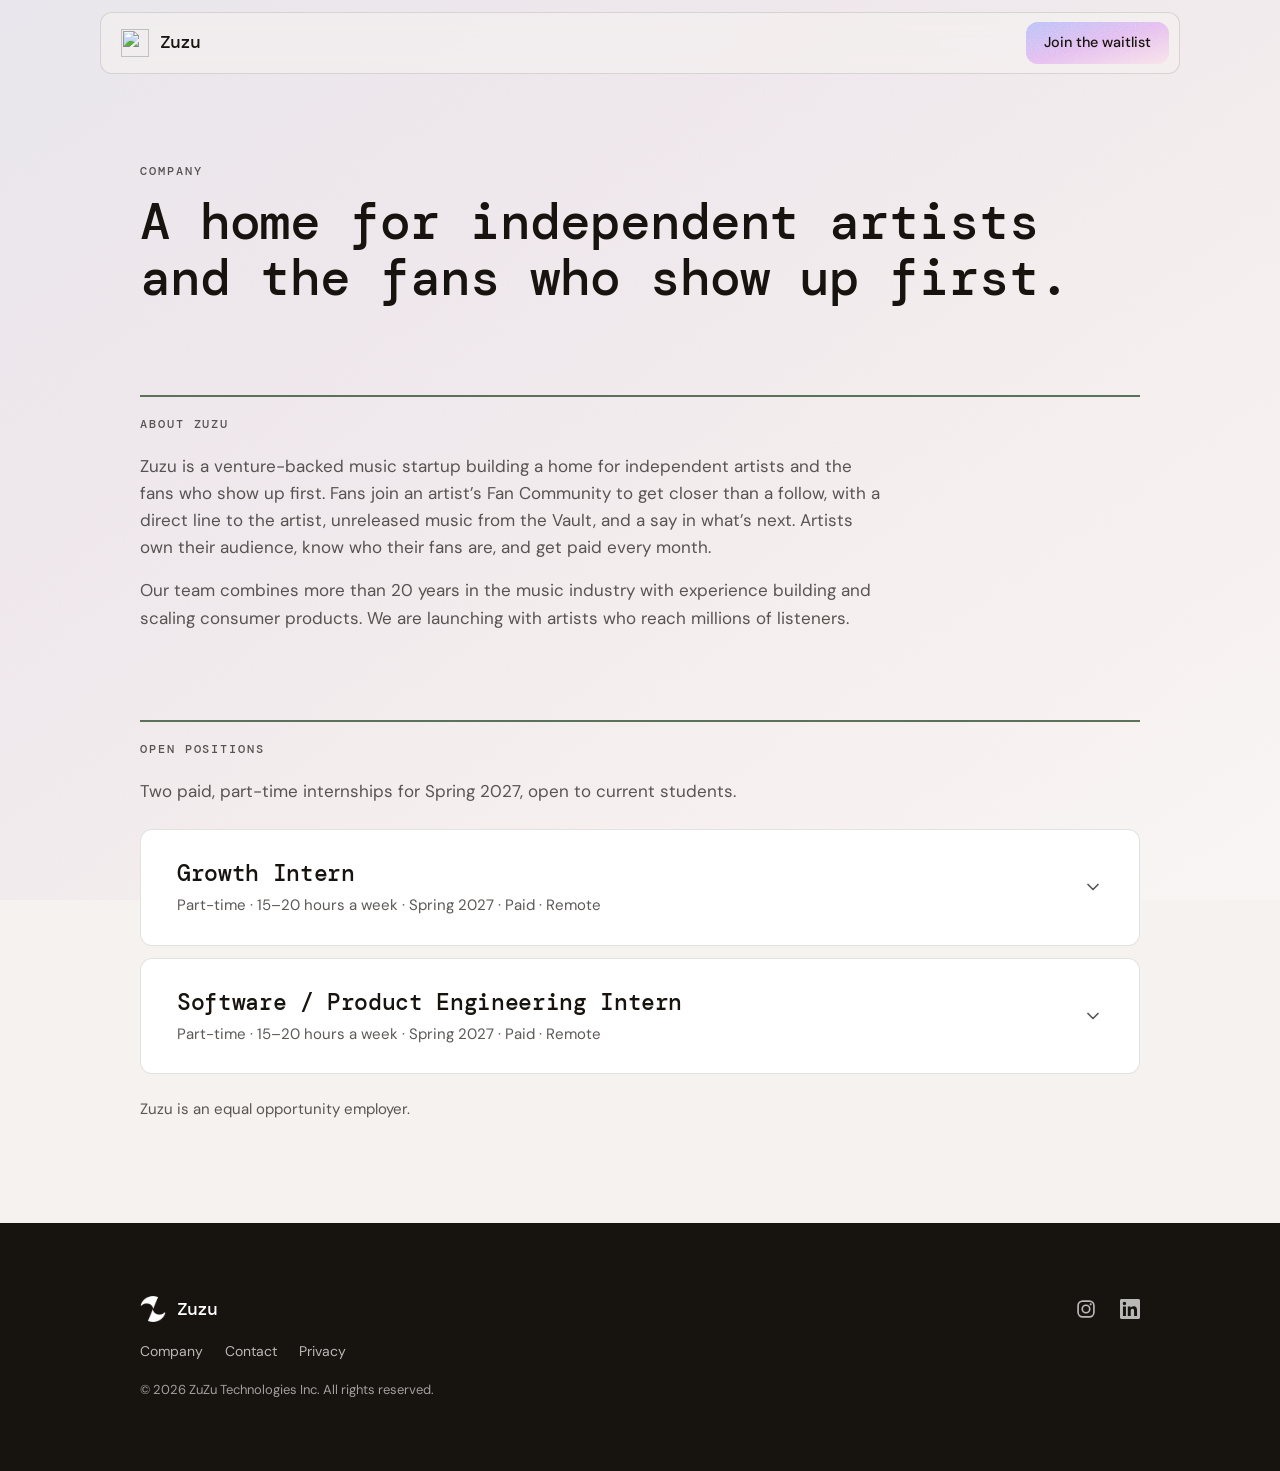
==== commit 8e1017eb: "The name is written Zuzu, and Studio's screens say so Every line a person reads, titles and meta inc" ====
--- a/company/index.html
+++ b/company/index.html
@@ -4,20 +4,20 @@
   <meta charset="UTF-8" />
   <meta name="viewport" content="width=device-width, initial-scale=1.0" />
   <meta name="robots" content="noindex, nofollow" /><!-- pre-MVP: remove at real launch, with the home page's -->
-  <title>Company · ZuZu</title>
-  <meta name="description" content="ZuZu is building a home for independent artists and the fans who show up first. Read about the company and see our open positions." />
+  <title>Company · Zuzu</title>
+  <meta name="description" content="Zuzu is building a home for independent artists and the fans who show up first. Read about the company and see our open positions." />
   <link rel="canonical" href="https://zuzu.music/company/" />
 
   <!-- Open Graph / social -->
   <meta property="og:type" content="website" />
-  <meta property="og:title" content="Company · ZuZu" />
-  <meta property="og:description" content="ZuZu is building a home for independent artists and the fans who show up first. Read about the company and see our open positions." />
+  <meta property="og:title" content="Company · Zuzu" />
+  <meta property="og:description" content="Zuzu is building a home for independent artists and the fans who show up first. Read about the company and see our open positions." />
   <meta property="og:image" content="https://zuzu.music/assets/zuzu-share.jpg" />
-  <meta property="og:image:alt" content="ZuZu — the relationship infrastructure for artists and their fans" />
+  <meta property="og:image:alt" content="Zuzu — the relationship infrastructure for artists and their fans" />
   <meta property="og:url" content="https://zuzu.music/company/" />
   <meta name="twitter:card" content="summary_large_image" />
-  <meta name="twitter:title" content="Company · ZuZu" />
-  <meta name="twitter:description" content="ZuZu is building a home for independent artists and the fans who show up first. Read about the company and see our open positions." />
+  <meta name="twitter:title" content="Company · Zuzu" />
+  <meta name="twitter:description" content="Zuzu is building a home for independent artists and the fans who show up first. Read about the company and see our open positions." />
   <meta name="twitter:image" content="https://zuzu.music/assets/zuzu-share.jpg" />
 
   <link rel="icon" type="image/png" sizes="64x64" href="/assets/favicon-64.png?v=2" />
@@ -27,7 +27,7 @@
   <link rel="preconnect" href="https://fonts.googleapis.com" />
   <link rel="preconnect" href="https://fonts.gstatic.com" crossorigin />
   <link href="https://fonts.googleapis.com/css2?family=DM+Mono:wght@300;400;500&family=DM+Sans:opsz,wght@9..40,400;9..40,500&display=swap" rel="stylesheet" />
-  <link rel="stylesheet" href="/styles.css?v=202611170650" />
+  <link rel="stylesheet" href="/styles.css?v=202611231655" />
 </head>
 <body data-role="fan">
   <a class="skip-link" href="#main">Skip to content</a>
@@ -35,9 +35,9 @@
 
   <header class="topbar">
     <div class="topbar__inner">
-      <a class="brand" href="/" aria-label="ZuZu home">
+      <a class="brand" href="/" aria-label="Zuzu home">
         <img class="brand__mark" src="/assets/zuzu-mark.png" alt="" width="28" height="28" />
-        <span class="brand__word">ZuZu</span>
+        <span class="brand__word">Zuzu</span>
       </a>
       <div class="topbar__right">
         <a class="btn topbar__cta" href="/#waitlist">Join the waitlist</a>
@@ -52,9 +52,9 @@
     </section>
 
     <section class="wrap company__section" aria-labelledby="about-title">
-      <h2 class="label company__label" id="about-title">About ZuZu</h2>
+      <h2 class="label company__label" id="about-title">About Zuzu</h2>
       <div class="company__about">
-        <p>ZuZu is a venture-backed music startup building a home for independent artists and the fans who show up first. Fans join an artist’s Fan Community to get closer than a follow, with a direct line to the artist, unreleased music from the Vault, and a say in what’s next. Artists own their audience, know who their fans are, and get paid every month.</p>
+        <p>Zuzu is a venture-backed music startup building a home for independent artists and the fans who show up first. Fans join an artist’s Fan Community to get closer than a follow, with a direct line to the artist, unreleased music from the Vault, and a say in what’s next. Artists own their audience, know who their fans are, and get paid every month.</p>
         <p>Our team combines more than 20 years in the music industry with experience building and scaling consumer products. We are launching with artists who reach millions of listeners.</p>
       </div>
     </section>
@@ -94,16 +94,16 @@
               <div class="role__fact"><dt>Location</dt><dd class="role__value">Remote</dd><dd class="role__note">with occasional meetings in Los Angeles</dd></div>
             </dl>
 
-            <p class="role__intro">ZuZu is hiring a Growth Intern to join our growth team ahead of launch. You will report to our Head of Growth and take real responsibility for artist acquisition, onboarding, and content.</p>
+            <p class="role__intro">Zuzu is hiring a Growth Intern to join our growth team ahead of launch. You will report to our Head of Growth and take real responsibility for artist acquisition, onboarding, and content.</p>
 
             <div class="role__pair">
               <div>
                 <h4 class="label">Responsibilities</h4>
                 <ul class="role__list">
-                  <li>Research and qualify artists who are a strong fit for ZuZu, and maintain an accurate outreach pipeline.</li>
+                  <li>Research and qualify artists who are a strong fit for Zuzu, and maintain an accurate outreach pipeline.</li>
                   <li>Write and send outreach to artists and their teams, follow up, and schedule onboarding calls.</li>
                   <li>Support artists through onboarding, from setting up their Fan Community to preparing their launch.</li>
-                  <li>Plan, produce, and publish short-form content for ZuZu’s social channels.</li>
+                  <li>Plan, produce, and publish short-form content for Zuzu’s social channels.</li>
                   <li>Track outreach, sign-up, and engagement metrics, and present a weekly summary with recommendations.</li>
                   <li>Assist with artist events and campus activations.</li>
                 </ul>
@@ -145,7 +145,7 @@
 
             <div class="role__apply">
               <h4 class="label">How to apply</h4>
-              <p>Email admin@zuzu.music with the subject line “Growth Intern”. Include your resume, links to any relevant work (accounts, content, or projects), and a short paragraph on one artist you would bring to ZuZu and why. Applications are reviewed on a rolling basis; selected candidates will have two short interviews.</p>
+              <p>Email admin@zuzu.music with the subject line “Growth Intern”. Include your resume, links to any relevant work (accounts, content, or projects), and a short paragraph on one artist you would bring to Zuzu and why. Applications are reviewed on a rolling basis; selected candidates will have two short interviews.</p>
               <a class="btn role__cta" href="mailto:admin@zuzu.music?subject=Growth%20Intern">Apply by email</a>
             </div>
           </div>
@@ -166,7 +166,7 @@
               <div class="role__fact"><dt>Location</dt><dd class="role__value">Remote</dd><dd class="role__note">with occasional meetings in Los Angeles</dd></div>
             </dl>
 
-            <p class="role__intro">ZuZu is hiring a Software / Product Engineering Intern to join our product team ahead of launch. You will report to our Head of Product and ship production features across our mobile and web apps.</p>
+            <p class="role__intro">Zuzu is hiring a Software / Product Engineering Intern to join our product team ahead of launch. You will report to our Head of Product and ship production features across our mobile and web apps.</p>
 
             <div class="role__pair">
               <div>
@@ -227,7 +227,7 @@
 
       </div>
 
-      <p class="roles__eeo">ZuZu is an equal opportunity employer.</p>
+      <p class="roles__eeo">Zuzu is an equal opportunity employer.</p>
     </section>
   </main>
 
@@ -235,14 +235,14 @@
     <div class="wrap footer__inner">
       <div class="footer__brand">
         <img class="footer__mark" src="/assets/zuzu-mark-white.png" alt="" width="26" height="26" />
-        <span>ZuZu</span>
+        <span>Zuzu</span>
       </div>
       <!-- Icons at the right. Instagram follows the role: @zuzuforfans on the fan
            view, @zuzuforartists on the artist view (r-fan / r-artist). -->
-      <nav class="footer__social" aria-label="ZuZu elsewhere">
-        <a class="r-fan" href="https://www.instagram.com/zuzuforfans/" target="_blank" rel="noopener" aria-label="ZuZu on Instagram"><svg class="footer__icon" viewBox="0 0 24 24" aria-hidden="true" focusable="false"><rect x="2.5" y="2.5" width="19" height="19" rx="5.5" fill="none" stroke="currentColor" stroke-width="2"/><circle cx="12" cy="12" r="4.5" fill="none" stroke="currentColor" stroke-width="2"/><circle cx="17.6" cy="6.4" r="1.3" fill="currentColor"/></svg></a>
-        <a class="r-artist" href="https://www.instagram.com/zuzuforartists/" target="_blank" rel="noopener" aria-label="ZuZu on Instagram"><svg class="footer__icon" viewBox="0 0 24 24" aria-hidden="true" focusable="false"><rect x="2.5" y="2.5" width="19" height="19" rx="5.5" fill="none" stroke="currentColor" stroke-width="2"/><circle cx="12" cy="12" r="4.5" fill="none" stroke="currentColor" stroke-width="2"/><circle cx="17.6" cy="6.4" r="1.3" fill="currentColor"/></svg></a>
-        <a href="https://www.linkedin.com/company/zuzuapp/" target="_blank" rel="noopener" aria-label="ZuZu on LinkedIn"><svg class="footer__icon" viewBox="0 0 24 24" aria-hidden="true" focusable="false"><path fill="currentColor" d="M20.447 20.452h-3.554v-5.569c0-1.328-.027-3.037-1.852-3.037-1.853 0-2.136 1.445-2.136 2.939v5.667H9.351V9h3.414v1.561h.046c.477-.9 1.637-1.85 3.37-1.85 3.601 0 4.267 2.37 4.267 5.455v6.286zM5.337 7.433a2.062 2.062 0 1 1 0-4.125 2.062 2.062 0 0 1 0 4.125zm1.782 13.019H3.555V9h3.564v11.452zM22.225 0H1.771C.792 0 0 .774 0 1.729v20.542C0 23.227.792 24 1.771 24h20.451C23.2 24 24 23.227 24 22.271V1.729C24 .774 23.2 0 22.225 0z"/></svg></a>
+      <nav class="footer__social" aria-label="Zuzu elsewhere">
+        <a class="r-fan" href="https://www.instagram.com/zuzuforfans/" target="_blank" rel="noopener" aria-label="Zuzu on Instagram"><svg class="footer__icon" viewBox="0 0 24 24" aria-hidden="true" focusable="false"><rect x="2.5" y="2.5" width="19" height="19" rx="5.5" fill="none" stroke="currentColor" stroke-width="2"/><circle cx="12" cy="12" r="4.5" fill="none" stroke="currentColor" stroke-width="2"/><circle cx="17.6" cy="6.4" r="1.3" fill="currentColor"/></svg></a>
+        <a class="r-artist" href="https://www.instagram.com/zuzuforartists/" target="_blank" rel="noopener" aria-label="Zuzu on Instagram"><svg class="footer__icon" viewBox="0 0 24 24" aria-hidden="true" focusable="false"><rect x="2.5" y="2.5" width="19" height="19" rx="5.5" fill="none" stroke="currentColor" stroke-width="2"/><circle cx="12" cy="12" r="4.5" fill="none" stroke="currentColor" stroke-width="2"/><circle cx="17.6" cy="6.4" r="1.3" fill="currentColor"/></svg></a>
+        <a href="https://www.linkedin.com/company/zuzuapp/" target="_blank" rel="noopener" aria-label="Zuzu on LinkedIn"><svg class="footer__icon" viewBox="0 0 24 24" aria-hidden="true" focusable="false"><path fill="currentColor" d="M20.447 20.452h-3.554v-5.569c0-1.328-.027-3.037-1.852-3.037-1.853 0-2.136 1.445-2.136 2.939v5.667H9.351V9h3.414v1.561h.046c.477-.9 1.637-1.85 3.37-1.85 3.601 0 4.267 2.37 4.267 5.455v6.286zM5.337 7.433a2.062 2.062 0 1 1 0-4.125 2.062 2.062 0 0 1 0 4.125zm1.782 13.019H3.555V9h3.564v11.452zM22.225 0H1.771C.792 0 0 .774 0 1.729v20.542C0 23.227.792 24 1.771 24h20.451C23.2 24 24 23.227 24 22.271V1.729C24 .774 23.2 0 22.225 0z"/></svg></a>
       </nav>
       <nav class="footer__links" aria-label="Footer">
         <a href="/company/" aria-current="page"><span>Company</span></a>
--- a/styles.css
+++ b/styles.css
@@ -1,5 +1,5 @@
 /* =========================================================
-   ZuZu — waitlist landing · Brand Guide V1.3
+   Zuzu — waitlist landing · Brand Guide V1.3
    Layout: a full-strength gradient cover, then a Paper page that tells one
    song's story from Rand Bellar's community (a sticky screen that follows
    the text on wide viewports, inline screens on phones), the six promises
@@ -111,7 +111,7 @@
 
 /* ---------- Atmosphere: the UI background, as the guide builds it (V1.3 p18 · 04) ----------
    The mode's hero gradient at 25% over its surface, drawn corner to corner:
-   ZuZu over Paper, Night over Ink. Grain at 25%: the one grain tile, overlay
+   Zuzu over Paper, Night over Ink. Grain at 25%: the one grain tile, overlay
    blend, tiled at 64px. Nothing else. It is the same recipe, stop for stop,
    as bg-wash in the app. Pinned to the viewport so the screen you are on
    always carries the whole sweep; one fixed layer, composited once. */
@@ -758,7 +758,7 @@
 }
 
 /* ---------- The artist gap: how it works and the calculator ---------- */
-/* How ZuZu fixes it: a compact row under the stats, same three columns,
+/* How Zuzu fixes it: a compact row under the stats, same three columns,
    a hairline instead of the stats' Sage rule so the two rows read as
    problem and answer. */
 .fixes {
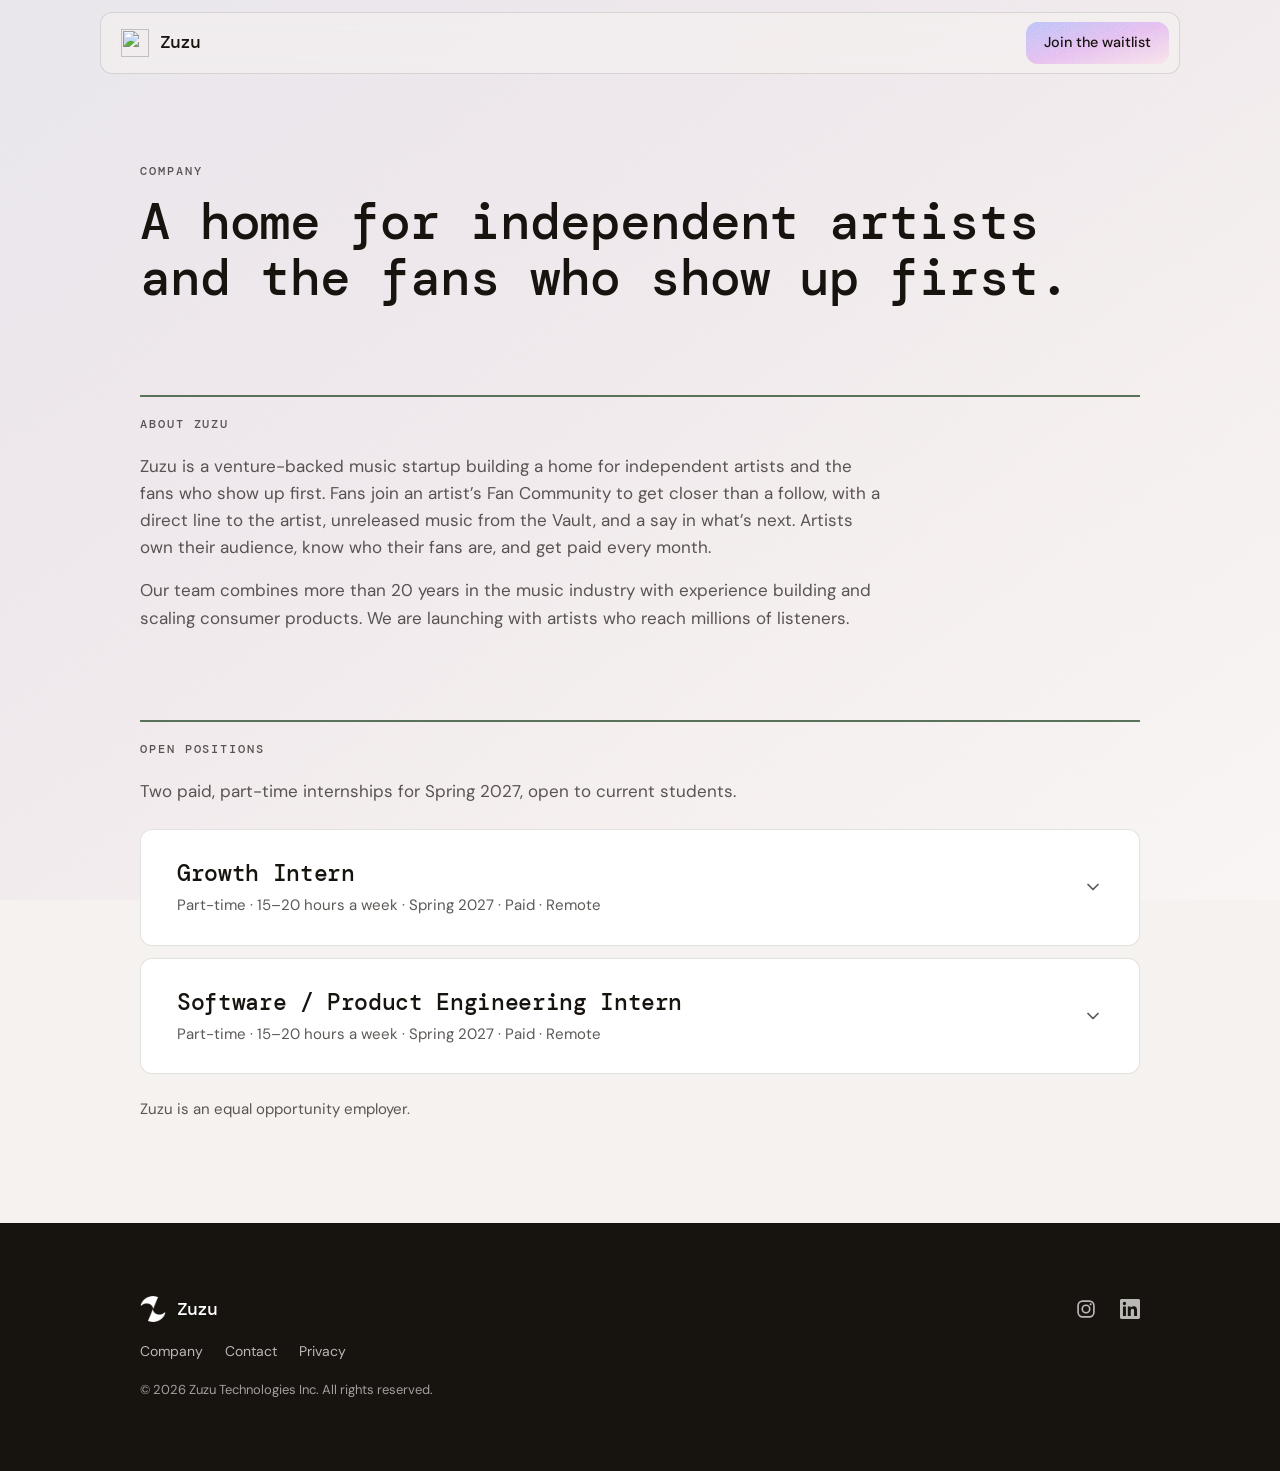
==== commit b794f1a0: "Footer: Zuzu Technologies Inc. Co-Authored-By: Claude Opus 5.5 <noreply@anthropic.com>" ====
--- a/company/index.html
+++ b/company/index.html
@@ -249,7 +249,7 @@
         <a href="mailto:admin@zuzu.music"><span>Contact</span></a>
         <a href="/privacy/"><span>Privacy</span></a>
       </nav>
-      <p class="footer__legal">© 2026 ZuZu Technologies Inc. All rights reserved.</p>
+      <p class="footer__legal">© 2026 Zuzu Technologies Inc. All rights reserved.</p>
     </div>
   </footer>
 
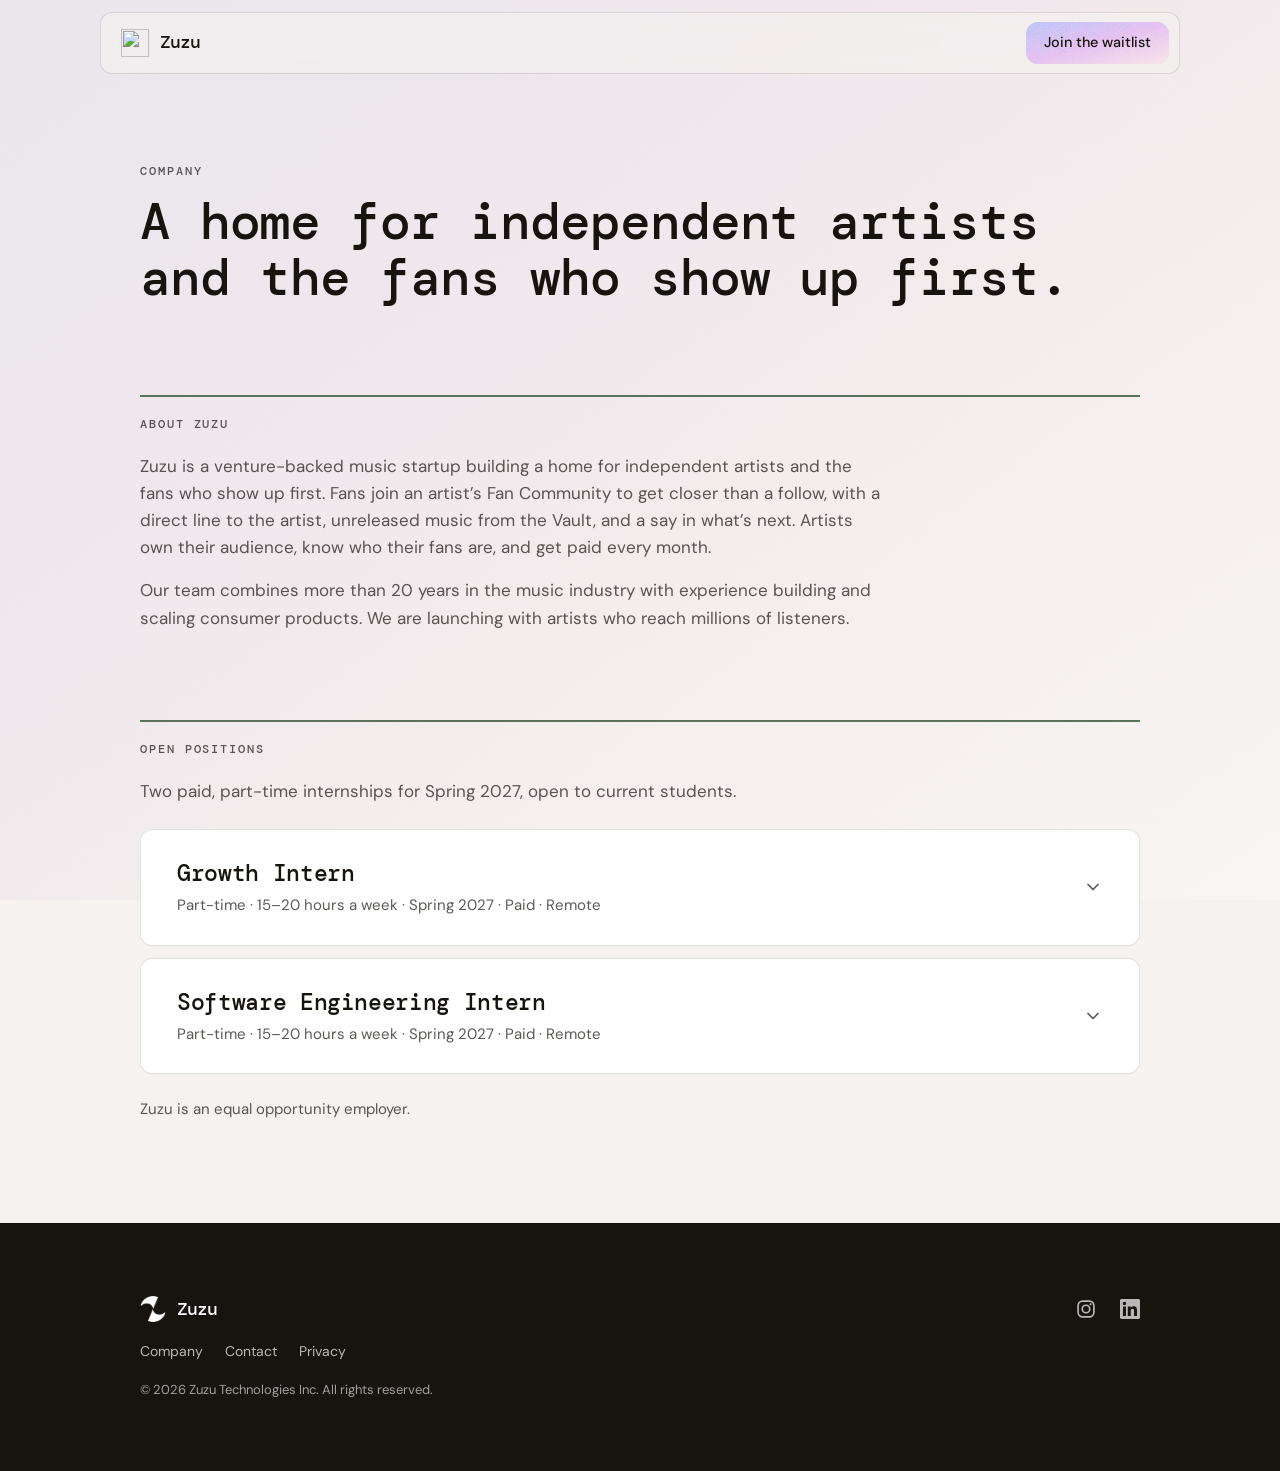
==== commit 7ba90e4a: "Artist headline: Your audience / should belong / to you. Role: Software Engineering Intern Co-Author" ====
--- a/company/index.html
+++ b/company/index.html
@@ -27,7 +27,7 @@
   <link rel="preconnect" href="https://fonts.googleapis.com" />
   <link rel="preconnect" href="https://fonts.gstatic.com" crossorigin />
   <link href="https://fonts.googleapis.com/css2?family=DM+Mono:wght@300;400;500&family=DM+Sans:opsz,wght@9..40,400;9..40,500&display=swap" rel="stylesheet" />
-  <link rel="stylesheet" href="/styles.css?v=202611231655" />
+  <link rel="stylesheet" href="/styles.css?v=202611272209" />
 </head>
 <body data-role="fan">
   <a class="skip-link" href="#main">Skip to content</a>
@@ -152,10 +152,10 @@
         </details>
         <!-- ROLE END · Growth Intern -->
 
-        <!-- ROLE START · Software / Product Engineering Intern -->
+        <!-- ROLE START · Software Engineering Intern -->
         <details class="role" id="engineering-intern">
           <summary class="role__summary">
-            <h3 class="role__title">Software / Product Engineering Intern</h3>
+            <h3 class="role__title">Software Engineering Intern</h3>
             <span class="role__meta">Part-time · 15–20 hours a week · Spring 2027 · Paid · Remote</span>
           </summary>
           <div class="role__body">
@@ -166,7 +166,7 @@
               <div class="role__fact"><dt>Location</dt><dd class="role__value">Remote</dd><dd class="role__note">with occasional meetings in Los Angeles</dd></div>
             </dl>
 
-            <p class="role__intro">Zuzu is hiring a Software / Product Engineering Intern to join our product team ahead of launch. You will report to our Head of Product and ship production features across our mobile and web apps.</p>
+            <p class="role__intro">Zuzu is hiring a Software Engineering Intern to join our product team ahead of launch. You will report to our Head of Product and ship production features across our mobile and web apps.</p>
 
             <div class="role__pair">
               <div>
@@ -218,12 +218,12 @@
 
             <div class="role__apply">
               <h4 class="label">How to apply</h4>
-              <p>Email admin@zuzu.music with the subject line “Product Engineering Intern”. Include your resume, your GitHub or portfolio, and a link to one project you are proud of with a few sentences on what you built and the hardest problem you solved. Applications are reviewed on a rolling basis; selected candidates will have a short technical conversation and a founder interview.</p>
-              <a class="btn role__cta" href="mailto:admin@zuzu.music?subject=Product%20Engineering%20Intern">Apply by email</a>
+              <p>Email admin@zuzu.music with the subject line “Software Engineering Intern”. Include your resume, your GitHub or portfolio, and a link to one project you are proud of with a few sentences on what you built and the hardest problem you solved. Applications are reviewed on a rolling basis; selected candidates will have a short technical conversation and a founder interview.</p>
+              <a class="btn role__cta" href="mailto:admin@zuzu.music?subject=Software%20Engineering%20Intern">Apply by email</a>
             </div>
           </div>
         </details>
-        <!-- ROLE END · Software / Product Engineering Intern -->
+        <!-- ROLE END · Software Engineering Intern -->
 
       </div>
 
--- a/styles.css
+++ b/styles.css
@@ -246,15 +246,6 @@
   gap: clamp(32px, 5vw, 72px);
   align-items: center;
 }
-.eyebrow {
-  font-family: var(--mono);
-  font-weight: 500;
-  font-size: .75rem;
-  letter-spacing: .16em;
-  text-transform: uppercase;
-  color: var(--fg-70);                  /* on gradients, labels are Ink at 70% */
-  margin: 0 0 22px;
-}
 .hero__title {
   font-family: var(--mono);
   font-weight: 500;
@@ -262,7 +253,7 @@
   line-height: 1.08;
   letter-spacing: -.02em;
   margin: 0 0 24px;
-  display: grid;                         /* variants overlap in one cell: no shift on toggle */
+  display: grid;                         /* both roles overlap in one cell: no shift on toggle */
 }
 .hero__title > span { grid-area: 1 / 1; }
 .hero__ledes { display: grid; margin: 0 0 32px; }
@@ -295,24 +286,26 @@
    and everything else keep the guide's 12. */
 .hero__shot, .beat__shot, .stage__shot { border-radius: 15.5% / 7.1%; }
 
-/* Phones: headline, lede, then the form and its price line, so all of it is
-   in the first view (390x844 inside Instagram's browser), then both screens
-   (the same pair as on wide screens, scaled to the phone). The copy wrapper
-   steps out of the way (display: contents) so the four can be ordered. */
+/* Phones: headline and lede, then the screens straight after, so the app is
+   in the first view (Antonis, 2026-11-24: "the screen really needs to appear
+   first on the mobile version"). No form up here on phones: theirs is the
+   one at the bottom. Wide screens keep the hero form. The copy wrapper steps
+   out of the way (display: contents) so the pieces can be ordered. */
 @media (max-width: 899px) {
   .hero { min-height: 0; align-items: flex-start; }
   .hero__grid { grid-template-columns: minmax(0, 1fr); row-gap: 0; }
   .hero__copy { display: contents; }
-  .hero .eyebrow, .hero__title, .hero__ledes { order: 1; }
-  .hero .waitlist-form { order: 2; width: 100%; }
+  .hero__title, .hero__ledes { order: 1; }
+  .hero__ledes { margin-bottom: 0; }
+  .hero .waitlist-form { display: none; }
   .hero__visual {
     order: 3;
-    --w: min(200px, 46vw);
+    --w: min(230px, 52vw);
     position: relative;
     justify-self: center;
     width: calc(var(--w) * 1.66);
     height: calc(var(--w) * 2.174 + 40px);
-    margin: 36px 0 0;
+    margin: 28px 0 0;
   }
   .hero__shot { position: absolute; width: var(--w); height: auto; }
   .hero__shot--back  { left: 0; top: 0; }
@@ -337,26 +330,23 @@
   .hero__title { font-size: clamp(2rem, 4.2vw, 3.2rem); }
 }
 
-/* ---------- Role / variant visibility ---------- */
+/* ---------- Role visibility ---------- */
 body[data-role="artist"] .r-fan,
 body[data-role="fan"]    .r-artist { display: none !important; }
 
-/* In the hero the inactive role's copy stays in layout (hidden, not removed) so
-   the title and lede blocks keep the height of the taller variant and the form
-   never moves between views. */
-body[data-role="artist"] .hero__title .r-fan,
-body[data-role="fan"]    .hero__title .r-artist,
-body[data-role="artist"] .hero__ledes .r-fan,
-body[data-role="fan"]    .hero__ledes .r-artist {
-  display: block !important;
-  visibility: hidden;
-}
-/* Ad variants: all four headlines ship in the DOM, CSS picks one before paint. */
-.v-default, .v-ad1, .v-ad2, .v-ad4 { display: none; }
-:root[data-variant="default"] .v-default,
-:root[data-variant="ad1"]     .v-ad1,
-:root[data-variant="ad2"]     .v-ad2,
-:root[data-variant="ad4"]     .v-ad4 { display: block; }
+/* Wide screens: in the hero the inactive role's copy stays in layout (hidden,
+   not removed) so the title and lede blocks keep the height of the taller
+   role and the form never moves between views. Phones have no form up top,
+   so there the hidden role takes no space and leaves no gap. */
+@media (min-width: 900px) {
+  body[data-role="artist"] .hero__title .r-fan,
+  body[data-role="fan"]    .hero__title .r-artist,
+  body[data-role="artist"] .hero__ledes .r-fan,
+  body[data-role="fan"]    .hero__ledes .r-artist {
+    display: block !important;
+    visibility: hidden;
+  }
+}
 
 /* Artist/fan crossfade via the View Transitions API. */
 @supports (view-transition-name: zuzu) {
@@ -639,11 +629,11 @@
   .btn { flex: 1; }
 }
 /* Phones inside the Instagram/Facebook browser lose height to their chrome;
-   these caps keep the headline, lede, field and button above the fold. */
+   these caps keep the headline, the lede and the top of the screens in the
+   first view. */
 @media (max-width: 480px) {
   .hero__title { font-size: clamp(1.6rem, 7.4vw, 2.1rem); line-height: 1.12; }
   .hero__lede  { font-size: 1rem; line-height: 1.45; }
-  .eyebrow     { font-size: .6875rem; margin-bottom: 14px; }
   .hero { padding-top: clamp(20px, 5vw, 36px); padding-bottom: clamp(24px, 6vw, 44px); }
   .waitlist-form__note { font-size: .75rem; }
 }
@@ -722,7 +712,6 @@
   animation: zz-word var(--text-dur) var(--fly) both;
   animation-delay: calc(.08s + var(--i, 0) * .07s);
 }
-.js-words .eyebrow { animation: zz-rise var(--text-dur) var(--fly) both; }
 .js-words .hero__ledes { animation: zz-rise var(--text-dur) var(--fly) .4s both; }
 .js-words .hero .waitlist-form { animation: zz-rise var(--text-dur) var(--fly) .52s both; }
 
@@ -751,7 +740,7 @@
 .panel:not([hidden]) .panel__shot.is-flown { animation: zz-rise var(--text-dur) var(--fly) both; }
 
 @media (prefers-reduced-motion: reduce) {
-  .js-words .hero__title, .hero__title .w, .js-words .eyebrow, .js-words .hero__ledes,
+  .js-words .hero__title, .hero__title .w, .js-words .hero__ledes,
   .js-words .hero .waitlist-form, .js-words .hero__shot--back, .js-words .hero__shot--front,
   .panel:not([hidden]) .panel__shot.is-flown { animation: none; opacity: 1; filter: none; transform: none; }
   .js-fly [data-fly] { opacity: 1; transform: none; }
